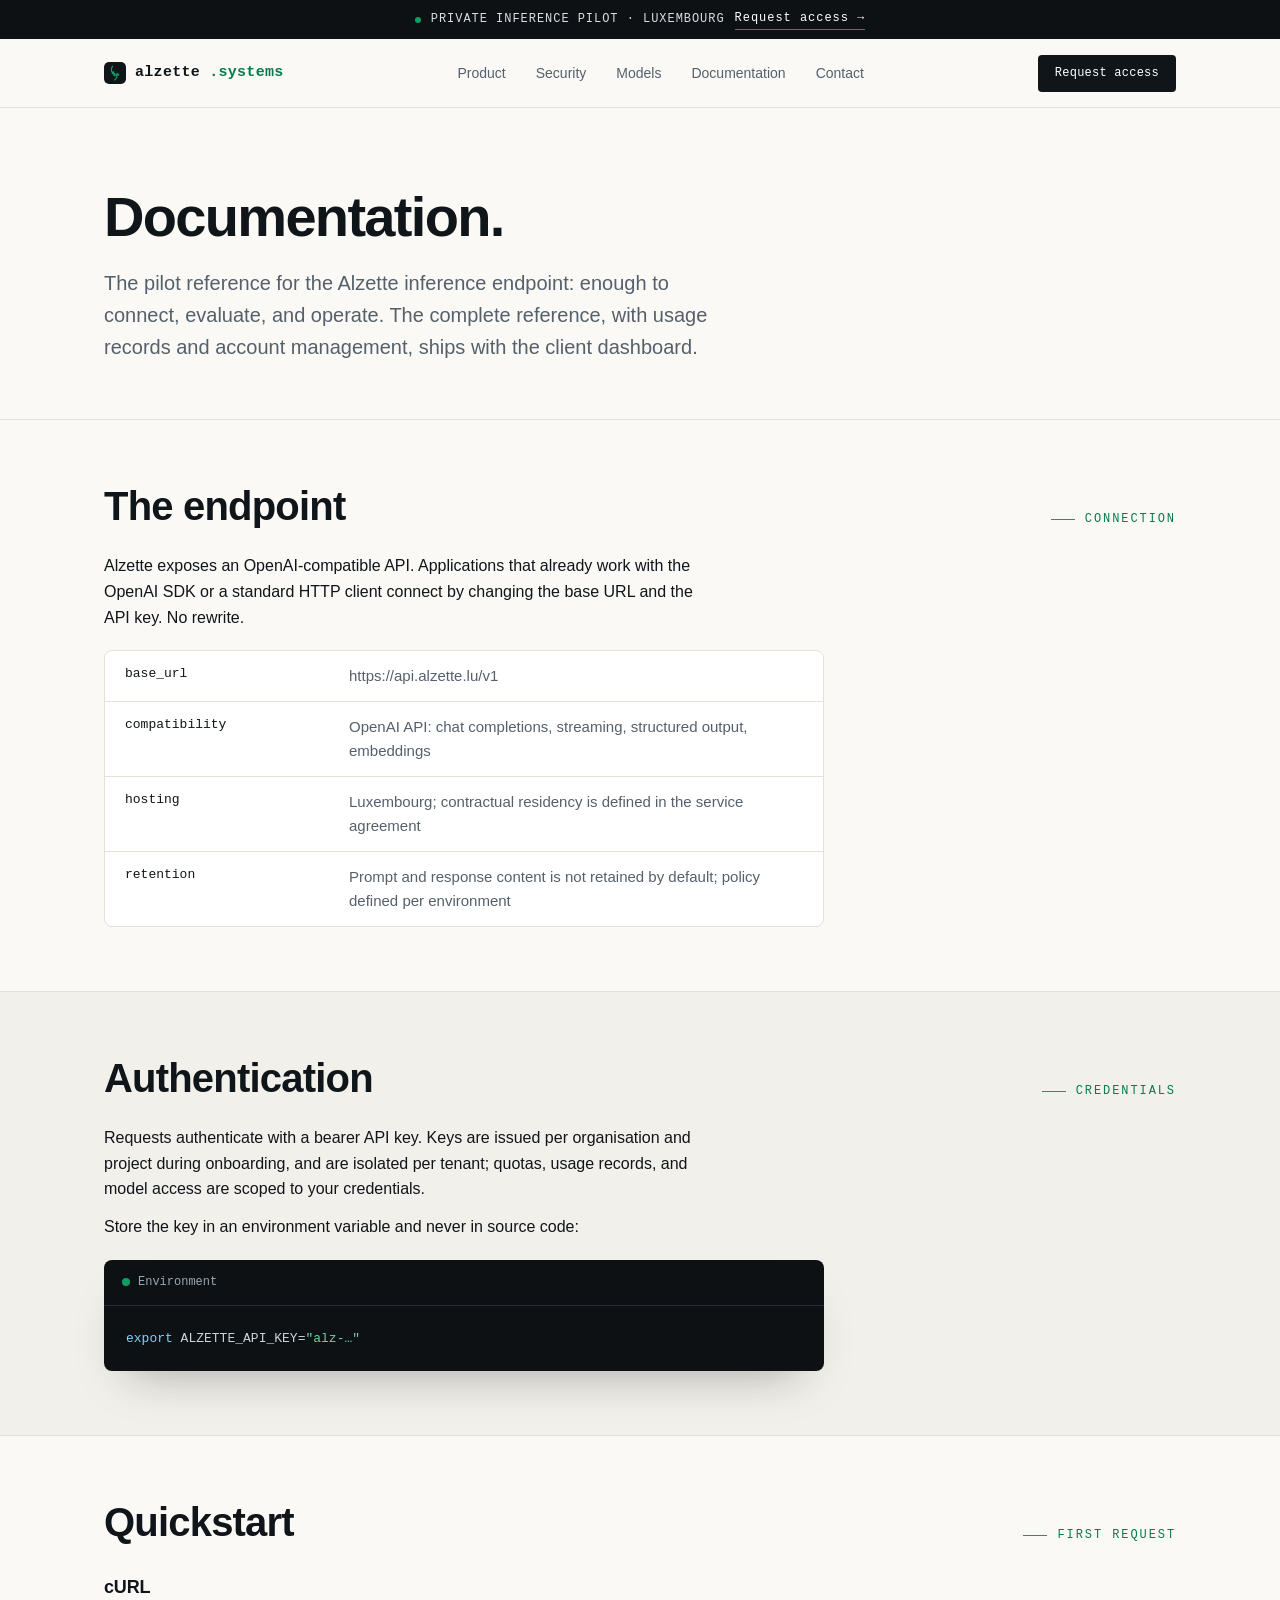
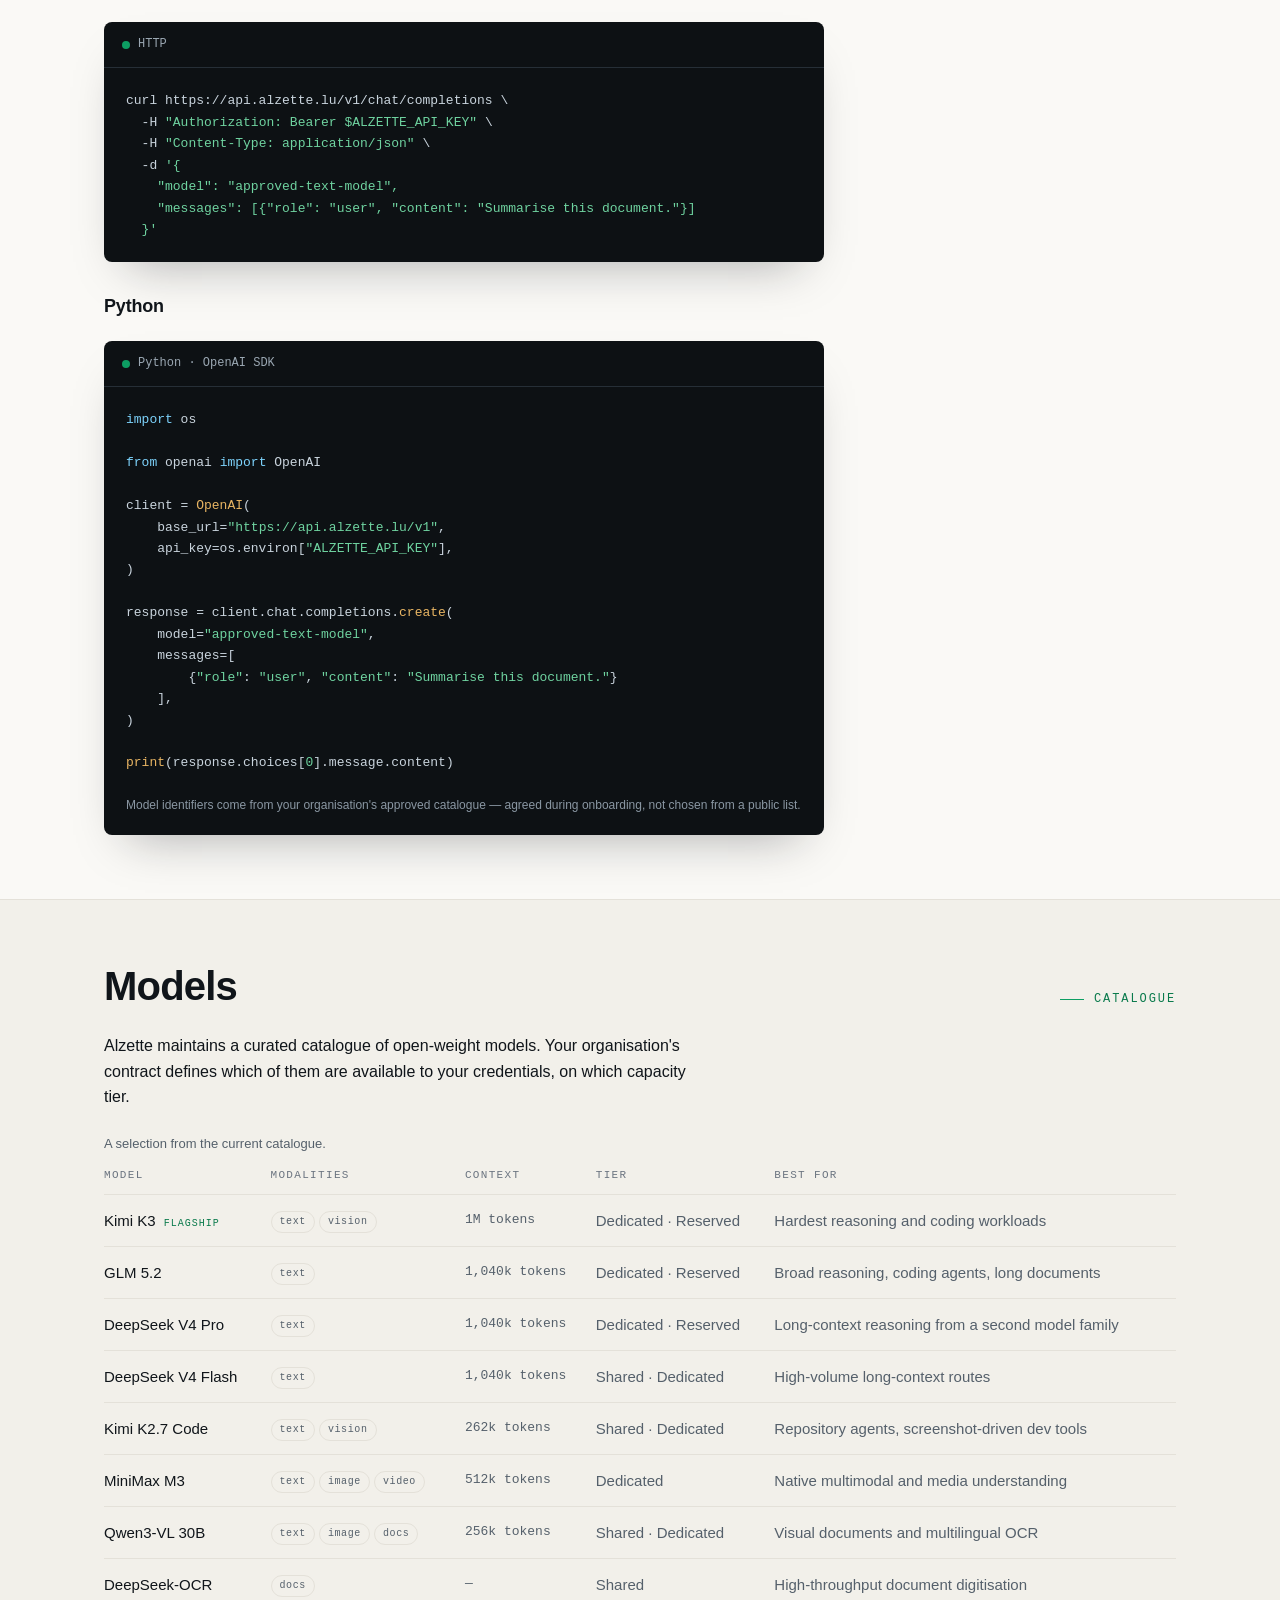
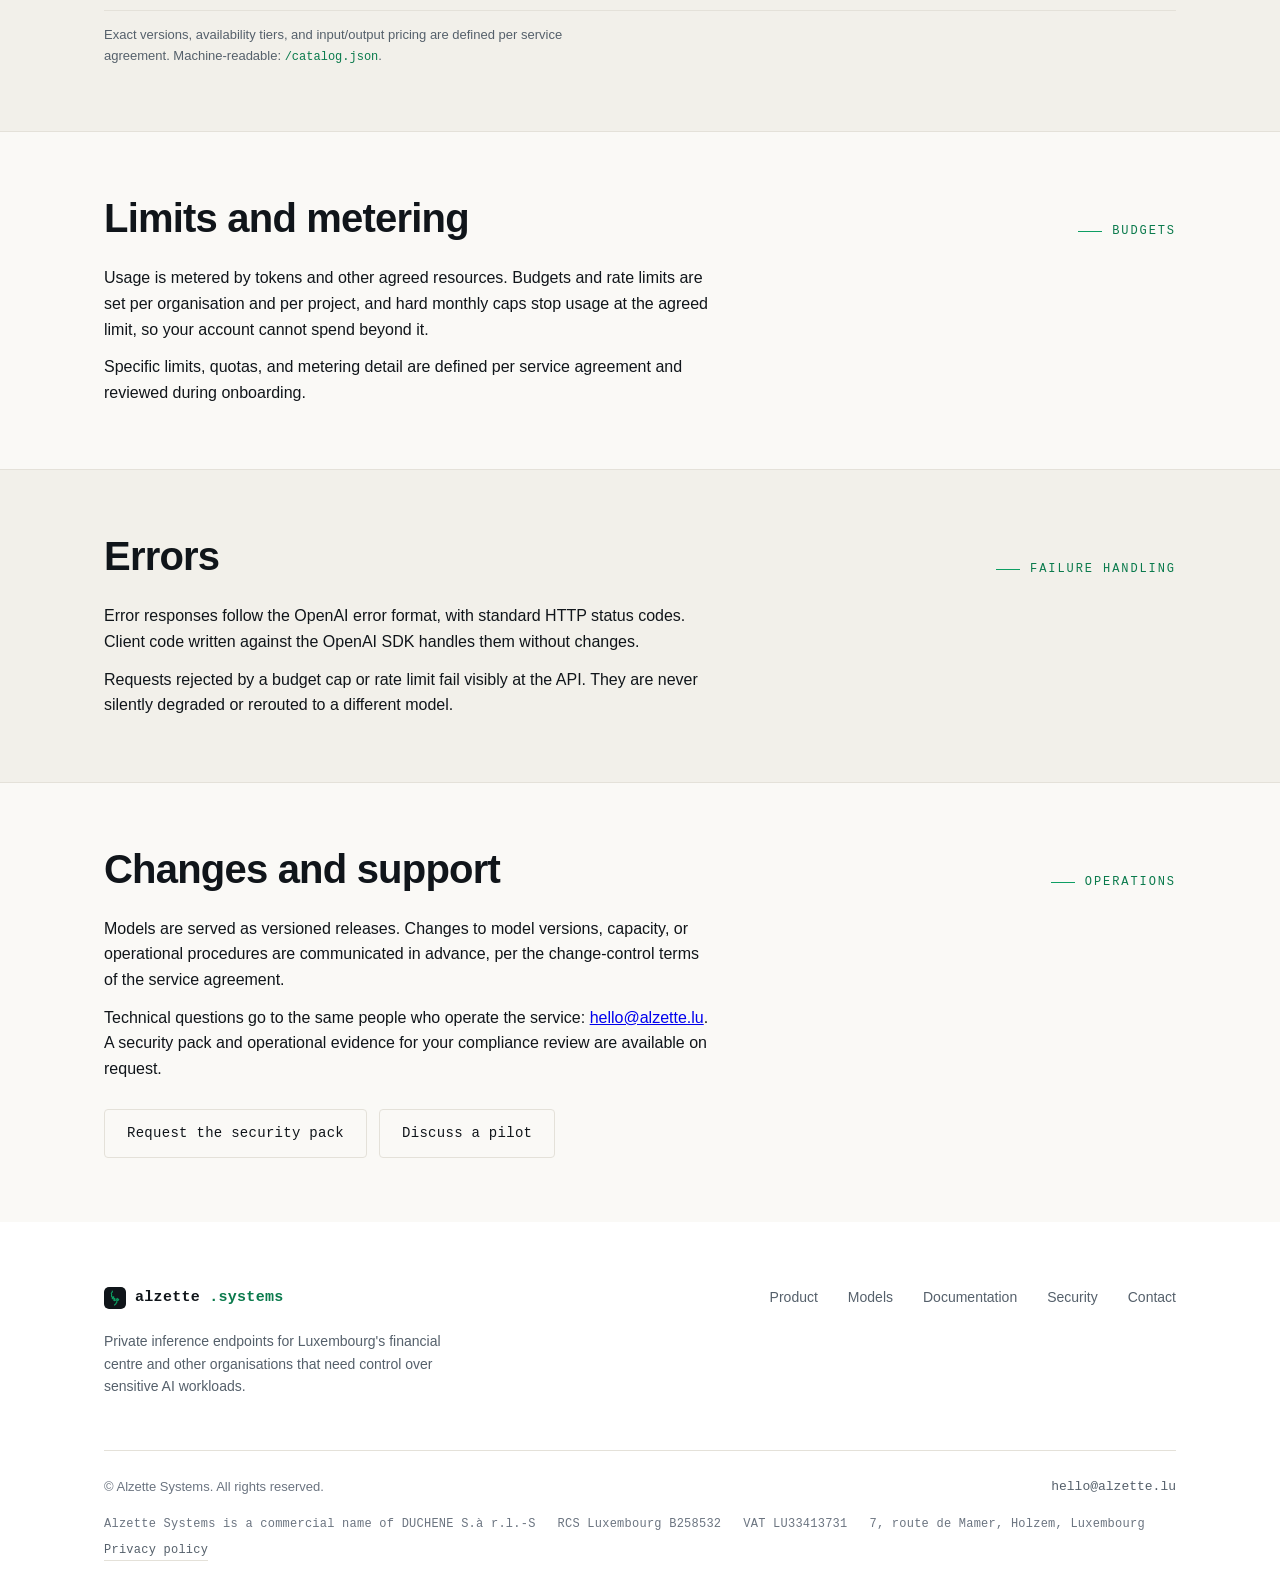
==== docs.html @ de17f2cb "Initial commit" ====
<!DOCTYPE html>
<html lang="en">
<head>
<meta charset="UTF-8">
<meta name="viewport" content="width=device-width, initial-scale=1.0">
<title>Documentation — Alzette Systems</title>
<meta name="description" content="Pilot documentation for the Alzette private inference endpoint: connection, authentication, models, limits, and support.">
<link rel="icon" href="alzette-mark.svg" type="image/svg+xml">
<link rel="stylesheet" href="site.css">
<style>
  .page-head { padding: 80px 0 56px; border-bottom: 1px solid var(--line); }
  .page-head h1 { font-size: 56px; }
  .page-head .lead { font-size: 20px; color: var(--dim); margin-top: 22px; max-width: 620px; }
  .docs section { padding: 64px 0; }
  .docs h3 { font-size: 18px; font-weight: 600; margin: 30px 0 8px; letter-spacing: -0.01em; }
  .docs h3:first-of-type { margin-top: 24px; }
  .docs p { max-width: 68ch; }
  .docs p + p { margin-top: 12px; }
  .docs .code-block { margin-top: 20px; max-width: 720px; }
  .docs .def-list { margin-top: 20px; max-width: 720px; border: 1px solid var(--line); border-radius: 8px; background: var(--surface); }
  .docs .def-row { display: grid; grid-template-columns: 200px 1fr; gap: 24px; padding: 13px 20px; border-bottom: 1px solid var(--line); font-size: 15px; }
  .docs .def-row:last-child { border-bottom: none; }
  .docs .def-row .k { font-family: var(--mono); font-size: 13px; color: var(--ink); }
  .docs .def-row .v { color: var(--dim); }
  .docs .catalogue-table { margin-top: 24px; }
  @media (max-width: 640px) {
    .page-head { padding: 52px 0 40px; }
    .page-head h1 { font-size: 36px; }
    .docs .def-row { grid-template-columns: 1fr; gap: 4px; padding: 12px 16px; }
  }
</style>
</head>
<body>

<!--
THESIS: Pilot documentation that reads like the service agreement's technical annex — every statement either teaches a connection step or points at the contract that defines it. It refuses the docs-as-marketing pattern and the fake-complete reference.
OWN-WORLD: the established Alzette system — paper ground, ink type, mono for data and code, one green accent, the river mark; the catalogue table and code block are reused verbatim from the homepage.
STORY: A developer or IT partner lands from the nav, confirms the endpoint is OpenAI-compatible, copies the quickstart, sees the approved-model pattern, and knows exactly what is defined per service agreement versus on this page.
FIRST VIEWPORT: plain page head — "Documentation." plus one lead sentence stating this is the pilot reference pending the client dashboard; no hero, no CTA cluster.
FORM: local extension inside the established world (new-work §3); no concept roll. Seed key: none.
FINISH: unreviewed and undocumented is unfinished; this build ends with the finish review, the verdict, and DESIGN.md.
-->

<svg width="0" height="0" style="position:absolute" aria-hidden="true">
  <symbol id="alzette-river" viewBox="0 0 512 512">
    <rect width="512" height="512" rx="92" fill="#10151a"/>
    <path d="M244.81 420.00 L249.59 411.56 L278.39 390.86 L284.46 372.18 L301.24 354.30 L297.20 335.01 L302.58 320.99 L311.87 311.42 L335.45 305.61 L341.20 290.80 L334.69 283.77 L329.23 285.62 L320.62 281.60 L304.98 266.86 L292.02 296.88 L238.90 317.42 L227.04 306.19 L226.66 300.42 L253.94 274.71 L253.32 267.60 L242.72 267.58 L223.13 258.48 L206.59 272.67 L200.32 272.56 L194.27 267.54 L190.89 258.09 L193.49 251.05 L219.73 244.45 L228.08 232.69 L220.24 227.30 L192.56 236.22 L178.03 222.10 L173.80 201.73 L179.22 175.57 L172.13 159.55 L170.80 144.91 L192.23 119.83 L196.27 107.38 L191.15 92.00" fill="none" stroke="#0d9e63" stroke-width="26" stroke-linecap="round" stroke-linejoin="round"/>
  </symbol>
</svg>

<div class="announce">
  <div class="container">
    <span class="dot"></span>
    <span>PRIVATE INFERENCE PILOT · LUXEMBOURG</span>
    <a href="index.html#contact">Request access →</a>
  </div>
</div>

<header>
  <div class="container header-inner">
    <a class="logo" href="index.html"><svg class="logo-mark" aria-hidden="true"><use href="#alzette-river"/></svg>alzette<span>.systems</span></a>
    <nav class="main-nav">
      <a href="index.html#product">Product</a>
      <a href="index.html#security">Security</a>
      <a href="index.html#models">Models</a>
      <a href="docs.html" aria-current="page">Documentation</a>
      <a href="index.html#contact">Contact</a>
    </nav>
    <div>
      <a href="index.html#contact" class="btn btn-primary btn-small">Request access</a>
    </div>
  </div>
</header>

<main class="docs">
<div class="page-head">
  <div class="container">
    <h1>Documentation.</h1>
    <p class="lead">The pilot reference for the Alzette inference endpoint: enough to connect, evaluate, and operate. The complete reference, with usage records and account management, ships with the client dashboard.</p>
  </div>
</div>

<!-- The endpoint -->
<section>
  <div class="container">
    <div class="section-head">
      <h2>The endpoint</h2>
      <div class="eyebrow">Connection</div>
    </div>
    <p>Alzette exposes an OpenAI-compatible API. Applications that already work with the OpenAI SDK or a standard HTTP client connect by changing the base URL and the API key. No rewrite.</p>
    <div class="def-list">
      <div class="def-row"><span class="k">base_url</span><span class="v">https://api.alzette.lu/v1</span></div>
      <div class="def-row"><span class="k">compatibility</span><span class="v">OpenAI API: chat completions, streaming, structured output, embeddings</span></div>
      <div class="def-row"><span class="k">hosting</span><span class="v">Luxembourg; contractual residency is defined in the service agreement</span></div>
      <div class="def-row"><span class="k">retention</span><span class="v">Prompt and response content is not retained by default; policy defined per environment</span></div>
    </div>
  </div>
</section>

<!-- Authentication -->
<section class="alt">
  <div class="container">
    <div class="section-head">
      <h2>Authentication</h2>
      <div class="eyebrow">Credentials</div>
    </div>
    <p>Requests authenticate with a bearer API key. Keys are issued per organisation and project during onboarding, and are isolated per tenant; quotas, usage records, and model access are scoped to your credentials.</p>
    <p>Store the key in an environment variable and never in source code:</p>
    <div class="code-block">
      <div class="code-label">Environment</div>
      <pre><code><span class="tok-kw">export</span> ALZETTE_API_KEY=<span class="tok-str">"alz-…"</span></code></pre>
    </div>
  </div>
</section>

<!-- Quickstart -->
<section>
  <div class="container">
    <div class="section-head">
      <h2>Quickstart</h2>
      <div class="eyebrow">First request</div>
    </div>
    <h3>cURL</h3>
    <div class="code-block">
      <div class="code-label">HTTP</div>
      <pre><code>curl https://api.alzette.lu/v1/chat/completions \
  -H <span class="tok-str">"Authorization: Bearer $ALZETTE_API_KEY"</span> \
  -H <span class="tok-str">"Content-Type: application/json"</span> \
  -d <span class="tok-str">'{
    "model": "approved-text-model",
    "messages": [{"role": "user", "content": "Summarise this document."}]
  }'</span></code></pre>
    </div>
    <h3>Python</h3>
    <div class="code-block">
      <div class="code-label">Python · OpenAI SDK</div>
      <pre><code><span class="tok-kw">import</span> os

<span class="tok-kw">from</span> openai <span class="tok-kw">import</span> OpenAI

client = <span class="tok-fn">OpenAI</span>(
    base_url=<span class="tok-str">"https://api.alzette.lu/v1"</span>,
    api_key=os.environ[<span class="tok-str">"ALZETTE_API_KEY"</span>],
)

response = client.chat.completions.<span class="tok-fn">create</span>(
    model=<span class="tok-str">"approved-text-model"</span>,
    messages=[
        {<span class="tok-str">"role"</span>: <span class="tok-str">"user"</span>, <span class="tok-str">"content"</span>: <span class="tok-str">"Summarise this document."</span>}
    ],
)

<span class="tok-fn">print</span>(response.choices[<span class="tok-str">0</span>].message.content)</code></pre>
      <div class="code-caption">Model identifiers come from your organisation's approved catalogue — agreed during onboarding, not chosen from a public list.</div>
    </div>
  </div>
</section>

<!-- Models -->
<section class="alt" id="models">
  <div class="container">
    <div class="section-head">
      <h2>Models</h2>
      <div class="eyebrow">Catalogue</div>
    </div>
    <p>Alzette maintains a curated catalogue of open-weight models. Your organisation's contract defines which of them are available to your credentials, on which capacity tier.</p>
    <table class="catalogue-table">
      <caption>A selection from the current catalogue.</caption>
      <thead>
        <tr><th>Model</th><th>Modalities</th><th>Context</th><th class="tier-col">Tier</th><th class="best-col">Best for</th></tr>
      </thead>
      <tbody>
        <tr>
          <td>Kimi K3<span class="flagship-tag">Flagship</span></td>
          <td class="mod-tags"><span class="mod-tag">text</span><span class="mod-tag">vision</span></td>
          <td>1M tokens</td>
          <td class="tier-col">Dedicated · Reserved</td>
          <td class="best-col">Hardest reasoning and coding workloads</td>
        </tr>
        <tr>
          <td>GLM 5.2</td>
          <td class="mod-tags"><span class="mod-tag">text</span></td>
          <td>1,040k tokens</td>
          <td class="tier-col">Dedicated · Reserved</td>
          <td class="best-col">Broad reasoning, coding agents, long documents</td>
        </tr>
        <tr>
          <td>DeepSeek V4 Pro</td>
          <td class="mod-tags"><span class="mod-tag">text</span></td>
          <td>1,040k tokens</td>
          <td class="tier-col">Dedicated · Reserved</td>
          <td class="best-col">Long-context reasoning from a second model family</td>
        </tr>
        <tr>
          <td>DeepSeek V4 Flash</td>
          <td class="mod-tags"><span class="mod-tag">text</span></td>
          <td>1,040k tokens</td>
          <td class="tier-col">Shared · Dedicated</td>
          <td class="best-col">High-volume long-context routes</td>
        </tr>
        <tr>
          <td>Kimi K2.7 Code</td>
          <td class="mod-tags"><span class="mod-tag">text</span><span class="mod-tag">vision</span></td>
          <td>262k tokens</td>
          <td class="tier-col">Shared · Dedicated</td>
          <td class="best-col">Repository agents, screenshot-driven dev tools</td>
        </tr>
        <tr>
          <td>MiniMax M3</td>
          <td class="mod-tags"><span class="mod-tag">text</span><span class="mod-tag">image</span><span class="mod-tag">video</span></td>
          <td>512k tokens</td>
          <td class="tier-col">Dedicated</td>
          <td class="best-col">Native multimodal and media understanding</td>
        </tr>
        <tr>
          <td>Qwen3-VL 30B</td>
          <td class="mod-tags"><span class="mod-tag">text</span><span class="mod-tag">image</span><span class="mod-tag">docs</span></td>
          <td>256k tokens</td>
          <td class="tier-col">Shared · Dedicated</td>
          <td class="best-col">Visual documents and multilingual OCR</td>
        </tr>
        <tr>
          <td>DeepSeek-OCR</td>
          <td class="mod-tags"><span class="mod-tag">docs</span></td>
          <td>—</td>
          <td class="tier-col">Shared</td>
          <td class="best-col">High-throughput document digitisation</td>
        </tr>
      </tbody>
    </table>
    <p class="catalogue-note">Exact versions, availability tiers, and input/output pricing are defined per service agreement. Machine-readable: <code>/catalog.json</code>.</p>
  </div>
</section>

<!-- Limits and metering -->
<section>
  <div class="container">
    <div class="section-head">
      <h2>Limits and metering</h2>
      <div class="eyebrow">Budgets</div>
    </div>
    <p>Usage is metered by tokens and other agreed resources. Budgets and rate limits are set per organisation and per project, and hard monthly caps stop usage at the agreed limit, so your account cannot spend beyond it.</p>
    <p>Specific limits, quotas, and metering detail are defined per service agreement and reviewed during onboarding.</p>
  </div>
</section>

<!-- Errors -->
<section class="alt">
  <div class="container">
    <div class="section-head">
      <h2>Errors</h2>
      <div class="eyebrow">Failure handling</div>
    </div>
    <p>Error responses follow the OpenAI error format, with standard HTTP status codes. Client code written against the OpenAI SDK handles them without changes.</p>
    <p>Requests rejected by a budget cap or rate limit fail visibly at the API. They are never silently degraded or rerouted to a different model.</p>
  </div>
</section>

<!-- Changes and support -->
<section>
  <div class="container">
    <div class="section-head">
      <h2>Changes and support</h2>
      <div class="eyebrow">Operations</div>
    </div>
    <p>Models are served as versioned releases. Changes to model versions, capacity, or operational procedures are communicated in advance, per the change-control terms of the service agreement.</p>
    <p>Technical questions go to the same people who operate the service: <a href="mailto:hello@alzette.lu">hello@alzette.lu</a>. A security pack and operational evidence for your compliance review are available on request.</p>
    <div class="hero-actions" style="margin-top: 28px; margin-bottom: 0;">
      <a href="mailto:hello@alzette.lu?subject=Security%20pack" class="btn btn-secondary">Request the security pack</a>
      <a href="index.html#contact" class="btn btn-secondary">Discuss a pilot</a>
    </div>
  </div>
</section>
</main>

<footer>
  <div class="container">
    <div class="footer-grid">
      <div>
        <a class="logo" href="index.html"><svg class="logo-mark" aria-hidden="true"><use href="#alzette-river"/></svg>alzette<span>.systems</span></a>
        <p class="footer-statement">Private inference endpoints for Luxembourg's financial centre and other organisations that need control over sensitive AI workloads.</p>
      </div>
      <nav class="footer-nav">
        <a href="index.html#product">Product</a>
        <a href="index.html#models">Models</a>
        <a href="docs.html" aria-current="page">Documentation</a>
        <a href="index.html#security">Security</a>
        <a href="index.html#contact">Contact</a>
      </nav>
    </div>
    <div class="footer-bottom">
      <span>© Alzette Systems. All rights reserved.</span>
      <a href="mailto:hello@alzette.lu">hello@alzette.lu</a>
    </div>
    <div class="footer-legal">
      <span>Alzette Systems is a commercial name of DUCHENE S.à r.l.-S</span>
      <span>RCS Luxembourg B258532</span>
      <span>VAT LU33413731</span>
      <span>7, route de Mamer, Holzem, Luxembourg</span>
      <a href="[TODO: privacy policy URL]">Privacy policy</a>
    </div>
  </div>
</footer>

</body>
</html>
---- site.css ----
:root {
    --bg: #faf9f6;
    --bg-alt: #f2f0ea;
    --surface: #ffffff;
    --ink: #10151a;
    --dim: #55606b;
    --faint: #6b7480;
    --line: #e4e1d9;
    --accent: #0d9e63;
    --accent-ink: #0a7a4c;
    --dark: #0d1114;
    --dark-raised: #141a1f;
    --dark-line: #262f37;
    --dark-dim: #9aa7b2;
    --dark-faint: #8a97a3;
    --mono: "SF Mono", ui-monospace, "JetBrains Mono", Menlo, Consolas, monospace;
    --sans: -apple-system, BlinkMacSystemFont, "Inter", "Segoe UI", Roboto, Helvetica, Arial, sans-serif;
  }
  * { margin: 0; padding: 0; box-sizing: border-box; }
  html { scroll-behavior: smooth; }
  @media (prefers-reduced-motion: reduce) {
    html { scroll-behavior: auto; }
  }
  a:focus-visible, .btn:focus-visible {
    outline: 2px solid var(--accent); outline-offset: 2px; border-radius: 2px;
  }
  body {
    background: var(--bg);
    color: var(--ink);
    font-family: var(--sans);
    font-size: 16px;
    line-height: 1.6;
    -webkit-font-smoothing: antialiased;
  }
  .container { max-width: 1120px; margin: 0 auto; padding: 0 24px; }

  /* Announcement bar */
  .announce {
    background: var(--dark); color: #d7dee4;
    font-family: var(--mono); font-size: 12px; letter-spacing: 0.08em;
    padding: 9px 0;
  }
  .announce .container { display: flex; justify-content: center; gap: 4px 10px; align-items: center; flex-wrap: wrap; }
  .announce .dot { width: 6px; height: 6px; border-radius: 50%; background: var(--accent); flex-shrink: 0; }
  .announce span:not(.dot) { white-space: nowrap; }
  .announce a { color: #fff; text-decoration: none; border-bottom: 1px solid var(--accent); padding-bottom: 1px; white-space: nowrap; }
  .announce a:hover { color: var(--accent); }

  /* Header */
  header {
    position: sticky; top: 0; z-index: 100;
    background: rgba(250, 249, 246, 0.88);
    backdrop-filter: blur(12px);
    border-bottom: 1px solid var(--line);
  }
  .header-inner {
    display: flex; align-items: center; justify-content: space-between;
    height: 68px;
  }
  .logo {
    display: inline-flex; align-items: center; gap: 9px;
    font-family: var(--mono); font-size: 15px; font-weight: 600;
    color: var(--ink); text-decoration: none; letter-spacing: 0.02em;
  }
  .logo-mark { width: 22px; height: 22px; border-radius: 5px; flex-shrink: 0; }
  .logo span { color: var(--accent-ink); }
  nav.main-nav { display: flex; gap: 30px; }
  nav.main-nav a {
    color: var(--dim); text-decoration: none; font-size: 14px;
    transition: color 0.15s;
  }
  nav.main-nav a:hover { color: var(--ink); }

  .btn {
    display: inline-block; font-size: 14px; font-weight: 500;
    padding: 12px 22px; border-radius: 4px; text-decoration: none;
    transition: background 0.15s, border-color 0.15s, color 0.15s;
    cursor: pointer; border: 1px solid transparent;
    font-family: var(--mono); letter-spacing: 0.02em;
  }
  .btn-primary { background: var(--ink); color: #fff; }
  .btn-primary:hover { background: #2a323a; }
  .btn-secondary { border-color: var(--line); color: var(--ink); background: transparent; }
  .btn-secondary:hover { border-color: var(--ink); }
  .btn-small { padding: 8px 16px; font-size: 12px; }
  .btn-light { background: #fff; color: var(--ink); }
  .btn-light:hover { background: #e8e6e0; }
  .btn-outline-light { border-color: var(--dark-line); color: #e8edf1; background: transparent; }
  .btn-outline-light:hover { border-color: #fff; }

  /* Sections */
  section { padding: 104px 0; scroll-margin-top: 68px; }
  section + section { border-top: 1px solid var(--line); }
  section.alt { background: var(--bg-alt); }
  /* Section header: heading owns the left, the label rides its baseline — a running head, not a kicker */
  .section-head {
    display: flex; align-items: baseline; justify-content: space-between;
    gap: 14px 48px; flex-wrap: wrap; margin-bottom: 20px;
  }
  .section-head h2 { margin-bottom: 0; }
  .eyebrow {
    font-family: var(--mono); font-size: 12px; letter-spacing: 0.16em;
    color: var(--accent-ink); text-transform: uppercase;
    display: flex; align-items: center; gap: 10px;
  }
  .section-head .eyebrow { margin-left: auto; padding-bottom: 4px; }
  .eyebrow::before { content: ""; width: 24px; height: 1px; background: var(--accent); display: inline-block; }
  h1 { font-size: 76px; line-height: 1.02; font-weight: 650; letter-spacing: -0.03em; text-wrap: balance; }
  h2 { font-size: 40px; line-height: 1.12; font-weight: 620; letter-spacing: -0.02em; margin-bottom: 20px; }
  .section-lead { font-size: 19px; color: var(--dim); max-width: 620px; }
  .muted { color: var(--dim); }
  .faint { color: var(--faint); font-size: 13px; }

  /* Hero */
  .hero { padding: 96px 0 88px; }
  .hero p.lead { font-size: 20px; color: var(--dim); margin: 26px 0 36px; max-width: 560px; }
  .hero-actions { display: flex; gap: 12px; margin-bottom: 30px; flex-wrap: wrap; }
  .hero-note { font-size: 14px; color: var(--faint); max-width: 460px; }
  .hero-facts {
    display: flex; flex-wrap: wrap; align-items: center; gap: 6px 0;
    font-family: var(--mono); font-size: 12px; letter-spacing: 0.08em;
    color: var(--faint); text-transform: uppercase;
  }
  .hero-facts::before { content: ""; display: inline-block; width: 8px; height: 8px; border-radius: 50%; background: var(--accent); margin-right: 12px; }
  .hero-facts span { white-space: nowrap; }
  .hero-facts span:not(:last-child)::after { content: "·"; margin: 0 7px; color: var(--accent); }
  .hosting-line {
    margin-top: 26px; padding: 14px 18px; max-width: 460px;
    background: var(--surface); border: 1px solid var(--line);
    border-left: 3px solid var(--accent); border-radius: 0 6px 6px 0;
    font-size: 13px; color: var(--dim);
  }
  .hosting-line strong { color: var(--ink); font-weight: 600; }

  .hero-resp { margin-top: 72px; }

  /* Specialization / hosting panels */
  .spec-panel {
    margin: 36px 0; padding: 28px 32px; max-width: 760px;
    background: var(--surface); border: 1px solid var(--line); border-radius: 8px;
  }
  .spec-panel .card-eyebrow {
    font-family: var(--mono); font-size: 11px; letter-spacing: 0.14em;
    color: var(--accent-ink); text-transform: uppercase; margin-bottom: 12px;
  }
  .spec-panel h3 { font-size: 18px; font-weight: 600; margin-bottom: 8px; letter-spacing: -0.01em; }
  .spec-panel p { font-size: 15px; color: var(--dim); max-width: 62ch; }

  /* Responsibility panel */
  .resp-panel {
    background: var(--surface); border: 1px solid var(--line);
    border-radius: 8px; padding: 32px 30px 22px;
    display: grid; grid-template-columns: 1fr 1fr; gap: 36px;
  }
  .resp-head {
    font-family: var(--mono); font-size: 11px; letter-spacing: 0.14em;
    text-transform: uppercase; padding-bottom: 14px; margin-bottom: 6px;
    min-height: 44px; display: flex; align-items: flex-end;
  }
  .resp-head:nth-child(1) { color: var(--ink); border-bottom: 2px solid var(--ink); }
  .resp-head:nth-child(2) { color: var(--accent-ink); border-bottom: 2px solid var(--accent); }
  .resp-row {
    font-size: 15px; color: var(--dim); padding: 11px 0;
    border-bottom: 1px solid var(--line);
  }
  .resp-caption {
    grid-column: 1 / -1; margin-top: 6px; padding-top: 18px;
    border-top: 1px solid var(--line);
    font-family: var(--mono); font-size: 11px; letter-spacing: 0.12em;
    color: var(--faint); text-align: center;
  }
  @media (max-width: 640px) {
    .resp-panel { gap: 24px; padding: 24px 20px 18px; }
    .resp-row { font-size: 13px; }
  }

  /* Endpoint diagram */
  .diagram {
    background: var(--surface);
    border: 1px solid var(--line);
    border-radius: 8px;
    padding: 28px 20px 20px;
  }
  .diagram svg { display: block; width: 100%; height: auto; }
  .diagram-caption {
    margin-top: 14px; padding-top: 14px; border-top: 1px solid var(--line);
    font-size: 12px; color: var(--faint); font-family: var(--mono); letter-spacing: 0.04em;
    text-align: center;
  }

  /* Stack strip */
  .stack-strip {
    border-top: 1px solid var(--line); border-bottom: 1px solid var(--line);
    padding: 26px 0; background: var(--surface);
  }
  .stack-strip .container {
    display: flex; align-items: center; justify-content: space-between;
    gap: 20px 40px; flex-wrap: wrap;
  }
  .stack-label {
    font-family: var(--mono); font-size: 11px; letter-spacing: 0.16em;
    color: var(--faint); text-transform: uppercase; white-space: nowrap;
  }
  .stack-items { display: flex; gap: 34px; flex-wrap: wrap; }
  .stack-items span {
    font-family: var(--mono); font-size: 14px; color: var(--dim); white-space: nowrap;
  }

  /* Cards */
  .card-grid { display: grid; grid-template-columns: repeat(2, 1fr); gap: 1px; margin-top: 52px; background: var(--line); border: 1px solid var(--line); }
  .card-grid.cols-3 { grid-template-columns: repeat(3, 1fr); }
  .card {
    background: var(--surface); padding: 34px;
    display: flex; flex-direction: column;
  }
  .card h3 { font-size: 18px; font-weight: 600; margin-bottom: 10px; letter-spacing: -0.01em; }
  .card p { font-size: 15px; color: var(--dim); }
  .card ul { list-style: none; margin: 16px 0 24px; }
  .card ul li {
    font-size: 14px; color: var(--dim); padding: 6px 0 6px 22px; position: relative;
  }
  .card ul li::before { content: "—"; position: absolute; left: 0; color: var(--accent); }
  .card .btn { margin-top: auto; align-self: flex-start; }
  .card .card-eyebrow {
    font-family: var(--mono); font-size: 11px; letter-spacing: 0.14em;
    color: var(--accent-ink); text-transform: uppercase; margin-bottom: 14px;
  }

  /* Problem section */
  .problem-list { margin: 30px 0; max-width: 680px; }
  .problem-list li {
    list-style: none; padding: 16px 0 16px 32px; position: relative;
    color: var(--dim); border-bottom: 1px solid var(--line);
  }
  .problem-list li::before {
    content: "✕"; position: absolute; left: 2px; color: var(--dim); font-size: 13px; top: 19px;
  }
  .closing-line {
    margin-top: 40px; padding: 28px 32px; max-width: 680px;
    border-left: 3px solid var(--accent); background: var(--surface);
    border: 1px solid var(--line); border-left: 3px solid var(--accent);
    color: var(--ink); font-size: 17px;
  }

  /* Code section */
  .code-grid { display: grid; grid-template-columns: 1fr 1.15fr; gap: 64px; align-items: center; }
  .code-block {
    background: var(--dark);
    border-radius: 8px;
    overflow: hidden;
    font-family: var(--mono);
    font-size: 13px;
    box-shadow: 0 24px 48px -24px rgba(16, 21, 26, 0.35);
  }
  .code-label {
    padding: 13px 18px; border-bottom: 1px solid var(--dark-line);
    color: var(--dark-dim); font-size: 12px;
    display: flex; align-items: center; gap: 8px;
  }
  .code-label::before {
    content: ""; width: 8px; height: 8px; border-radius: 50%;
    background: var(--accent); display: inline-block;
  }
  .code-block pre { padding: 22px; overflow-x: auto; line-height: 1.65; color: #c9d4dd; }
  .code-caption { padding: 0 22px 20px; font-size: 12px; color: var(--dark-faint); font-family: var(--sans); }
  .tok-kw { color: #7dd3fc; }
  .tok-str { color: #6fd3a0; }
  .tok-fn { color: #e8b563; }

  /* Dark sections */
  section.dark {
    background: var(--dark); color: #e8edf1;
    border-top: 1px solid var(--dark);
  }
  section.dark .eyebrow { color: var(--accent); }
  section.dark .section-lead { color: var(--dark-dim); }
  section.dark .card-grid { background: var(--dark-line); border-color: var(--dark-line); }
  section.dark .card { background: var(--dark-raised); }
  section.dark .card h3 { color: #e8edf1; }
  section.dark .card p, section.dark .card ul li { color: var(--dark-dim); }
  section.dark .card .card-eyebrow { color: var(--accent); }
  section.dark .faint { color: var(--dark-faint); }
  section.dark + section { border-top: 1px solid var(--dark-line); }

  /* Control list */
  .control-list { columns: 2; column-gap: 56px; margin: 44px 0 36px; max-width: 860px; }
  .control-list li {
    list-style: none; break-inside: avoid; padding: 13px 0 13px 30px;
    position: relative; color: var(--dark-dim); font-size: 15px;
    border-bottom: 1px solid var(--dark-line);
  }
  .control-list li::before {
    content: "✓"; position: absolute; left: 2px; color: var(--accent); font-size: 13px; top: 15px;
  }

  /* Capacity */
  .card.featured { background: var(--ink); color: #e8edf1; }
  .card.featured h3 { color: #fff; }
  .card.featured p, .card.featured ul li { color: #b7c1ca; }
  .card.featured ul li::before { color: var(--accent); }
  .card.featured .card-eyebrow { color: var(--accent); }
  .card.featured .btn { border-color: #fff; color: #fff; }
  .card.featured .btn:hover { background: #fff; color: var(--ink); }

  /* Model catalogue fields */
  .field-tags { display: flex; flex-wrap: wrap; gap: 10px; margin: 34px 0; max-width: 760px; }
  .field-tag {
    font-family: var(--mono); font-size: 12px; padding: 8px 16px;
    border: 1px solid var(--line); border-radius: 999px; color: var(--dim);
    background: var(--surface);
  }

  /* Model catalogue table */
  .catalogue-table {
    width: 100%; margin: 34px 0 6px;
    border-collapse: collapse; font-size: 15px;
  }
  .catalogue-table caption {
    text-align: left; font-size: 13px; color: var(--dim); margin-bottom: 12px;
  }
  .catalogue-table th {
    font-family: var(--mono); font-size: 11px; font-weight: 500;
    letter-spacing: 0.12em; text-transform: uppercase; color: var(--faint);
    text-align: left; padding: 0 16px 10px 0; border-bottom: 1px solid var(--line);
  }
  .catalogue-table td {
    padding: 12px 16px 12px 0; border-bottom: 1px solid var(--line); color: var(--dim);
  }
  .catalogue-table td:first-child { color: var(--ink); font-weight: 500; white-space: nowrap; }
  .catalogue-table td:nth-child(3) { font-family: var(--mono); font-size: 13px; white-space: nowrap; }
  .catalogue-table .mod-tags { white-space: nowrap; }
  .mod-tag {
    display: inline-block; font-family: var(--mono); font-size: 10px;
    letter-spacing: 0.06em; border: 1px solid var(--line); border-radius: 999px;
    padding: 2px 8px; color: var(--dim); margin: 1px 4px 1px 0; white-space: nowrap;
  }
  .flagship-tag {
    font-family: var(--mono); font-size: 10px; letter-spacing: 0.1em;
    color: var(--accent-ink); text-transform: uppercase; margin-left: 8px;
    white-space: nowrap;
  }
  .catalogue-note { font-size: 13px; color: var(--dim); margin-top: 14px; max-width: 62ch; }
  .catalogue-note code { font-family: var(--mono); font-size: 12px; color: var(--accent-ink); }
  @media (max-width: 800px) {
    .catalogue-table .best-col { display: none; }
  }
  @media (max-width: 640px) {
    .catalogue-table { font-size: 12px; }
    .catalogue-table td, .catalogue-table th { padding-right: 10px; }
    .catalogue-table td:nth-child(3) { font-size: 11px; }
    .catalogue-table .tier-col { display: none; }
    .catalogue-table .mod-tags { white-space: normal; }
    .mod-tag { font-size: 9px; padding: 2px 6px; margin-right: 2px; }
    .flagship-tag { font-size: 9px; margin-left: 6px; }
  }

  /* Final CTA river motif */
  .final-cta { position: relative; overflow: hidden; }
  .final-cta .container { position: relative; z-index: 1; }
  .cta-mark {
    position: absolute; right: -130px; top: 50%; transform: translateY(-50%);
    width: 540px; height: 540px; opacity: 0.16; pointer-events: none;
  }

  /* Onboarding steps */
  .steps { display: grid; grid-template-columns: repeat(4, 1fr); gap: 32px; margin-top: 56px; }
  .step { padding-top: 26px; border-top: 1px solid var(--ink); position: relative; }
  .step::before {
    content: attr(data-step); position: absolute; top: -13px; left: 0;
    background: var(--bg); padding-right: 12px;
    font-family: var(--mono); font-size: 13px; color: var(--accent-ink);
  }
  .step h3 { font-size: 17px; font-weight: 600; margin: 8px 0 10px; letter-spacing: -0.01em; }
  .step p { font-size: 14px; color: var(--dim); }

  /* Security links */
  .security-grid { display: grid; grid-template-columns: repeat(2, 1fr); gap: 0 56px; margin: 44px 0 36px; max-width: 860px; }
  .security-grid a {
    display: flex; justify-content: space-between; align-items: center;
    padding: 16px 0; border-bottom: 1px solid var(--line);
    color: var(--dim); text-decoration: none; font-size: 15px;
    transition: color 0.15s;
  }
  .security-grid a:hover { color: var(--ink); }
  .security-grid a span { color: var(--faint); font-family: var(--mono); font-size: 13px; }
  .disclaimer { margin-top: 30px; font-size: 13px; color: var(--dim); max-width: 62ch; }

  /* Final CTA */
  .final-cta { text-align: center; padding: 128px 0; }
  .final-cta h2 { font-size: 48px; margin-bottom: 22px; color: #fff; }
  .final-cta .section-lead { margin: 0 auto 40px; }
  .final-cta .hero-actions { justify-content: center; }
  .contact-line { margin: 52px auto 0; max-width: 58ch; font-family: var(--mono); font-size: 13px; color: var(--dark-faint); }

  /* Request form */
  .request-form { max-width: 560px; margin: 0 auto; text-align: left; }
  .request-form label {
    display: block; font-family: var(--mono); font-size: 12px;
    letter-spacing: 0.08em; text-transform: uppercase;
    color: var(--dark-dim); margin: 20px 0 8px;
  }
  .request-form input, .request-form textarea {
    width: 100%; background: var(--dark-raised);
    border: 1px solid var(--dark-line); border-radius: 4px;
    padding: 12px 14px; color: #e8edf1;
    font-family: var(--sans); font-size: 16px; line-height: 1.5;
  }
  .request-form input:focus-visible, .request-form textarea:focus-visible {
    outline: 2px solid var(--accent); outline-offset: 1px; border-color: var(--accent);
  }
  .request-form textarea { resize: vertical; min-height: 96px; }
  .request-form ::placeholder { color: var(--dark-faint); }
  .form-actions { margin-top: 28px; display: flex; gap: 12px; flex-wrap: wrap; }
  .form-note { font-size: 13px; color: var(--dark-faint); margin-top: 18px; max-width: 60ch; }
  .form-note a { color: var(--dark-dim); text-decoration: none; border-bottom: 1px solid var(--dark-line); }
  .form-note a:hover { color: #fff; border-color: var(--accent); }
  .copy-btn {
    background: none; border: 1px solid var(--dark-line); border-radius: 4px;
    color: var(--dark-dim); font-family: var(--mono); font-size: 11px;
    letter-spacing: 0.06em; padding: 3px 9px; margin-left: 6px; cursor: pointer;
    transition: border-color 0.15s, color 0.15s; vertical-align: 1px;
  }
  .copy-btn:hover { border-color: #fff; color: #fff; }
  .copy-btn:focus-visible { outline: 2px solid var(--accent); outline-offset: 2px; }

  /* Footer */
  footer { padding: 64px 0 44px; background: var(--surface); }
  .footer-grid { display: flex; justify-content: space-between; gap: 48px; flex-wrap: wrap; }
  .footer-statement { max-width: 340px; font-size: 14px; color: var(--dim); margin-top: 14px; }
  .footer-nav { display: flex; flex-wrap: wrap; gap: 12px 30px; max-width: 480px; align-content: flex-start; }
  .footer-nav a { color: var(--dim); text-decoration: none; font-size: 14px; }
  .footer-nav a:hover { color: var(--ink); }
  .footer-bottom {
    margin-top: 52px; padding-top: 26px; border-top: 1px solid var(--line);
    display: flex; justify-content: space-between; flex-wrap: wrap; gap: 12px;
    font-size: 13px; color: var(--faint);
  }
  .footer-bottom a { color: var(--dim); text-decoration: none; font-family: var(--mono); }
  .footer-legal {
    margin-top: 18px; display: flex; flex-wrap: wrap; gap: 6px 22px;
    font-family: var(--mono); font-size: 12px; color: var(--faint); letter-spacing: 0.02em;
  }
  .footer-legal a { color: var(--dim); text-decoration: none; border-bottom: 1px solid var(--line); }
  .footer-legal a:hover { color: var(--ink); border-color: var(--ink); }

  @media (max-width: 900px) {
    h1 { font-size: 40px; }
    h2 { font-size: 30px; }
    .final-cta h2 { font-size: 34px; }
    .code-grid { grid-template-columns: 1fr; gap: 44px; }
    .card-grid, .card-grid.cols-3 { grid-template-columns: 1fr; }
    .steps { grid-template-columns: repeat(2, 1fr); }
    .control-list { columns: 1; }
    .security-grid { grid-template-columns: 1fr; }
    .header-inner { height: auto; flex-wrap: wrap; padding: 14px 24px; row-gap: 12px; }
    nav.main-nav { order: 3; width: 100%; gap: 22px; padding-bottom: 2px; white-space: nowrap; }
    nav.main-nav a[href="#contact"] { display: none; }
    .announce { font-size: 10px; }
    section { padding: 68px 0; scroll-margin-top: 116px; }
    .hero { padding: 56px 0 60px; }
  }
  @media (max-width: 400px) {
    nav.main-nav { gap: 14px; }
    nav.main-nav a { font-size: 13px; }
  }
  @media (max-width: 640px) {
    .announce a { display: none; }
    .hero { padding: 36px 0 44px; }
    .hero-resp { margin-top: 44px; }
    .diagram-pills { display: none; }
    .diagram svg { max-width: 340px; margin: 0 auto; }
  }
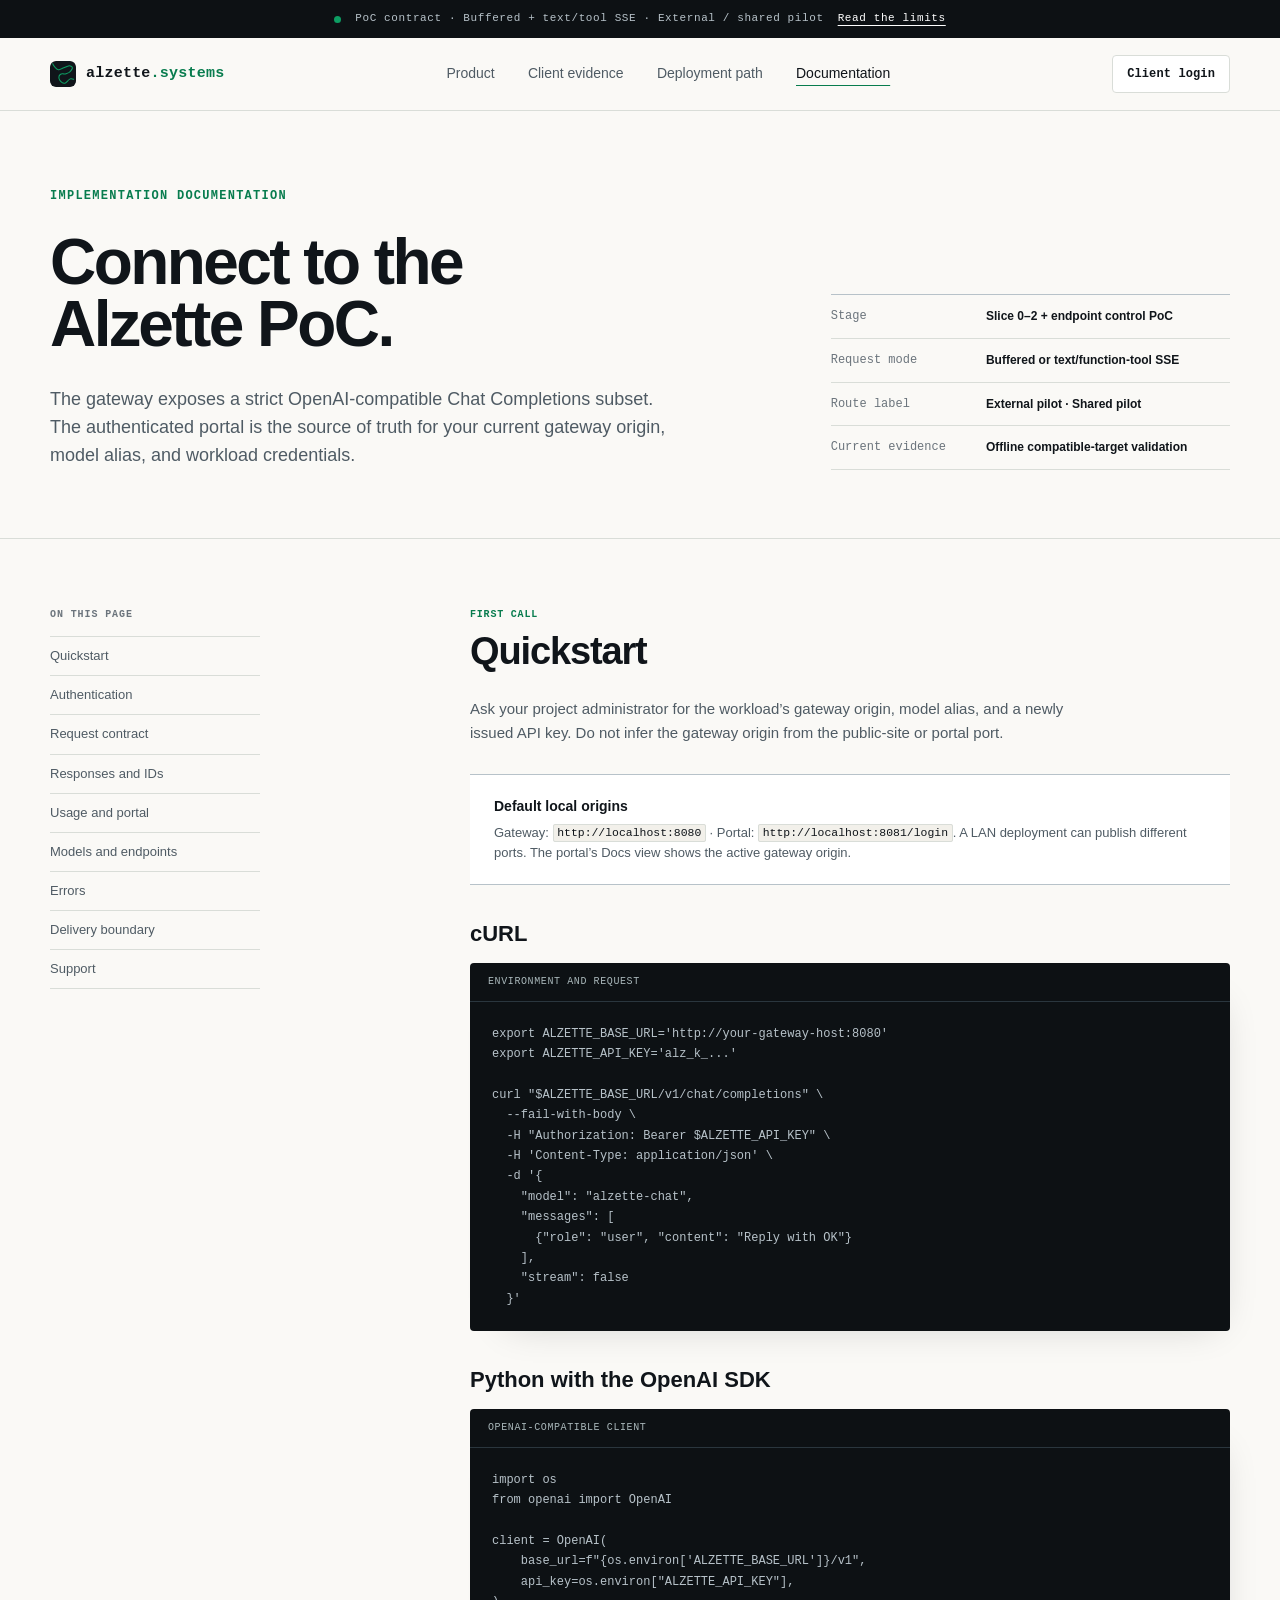
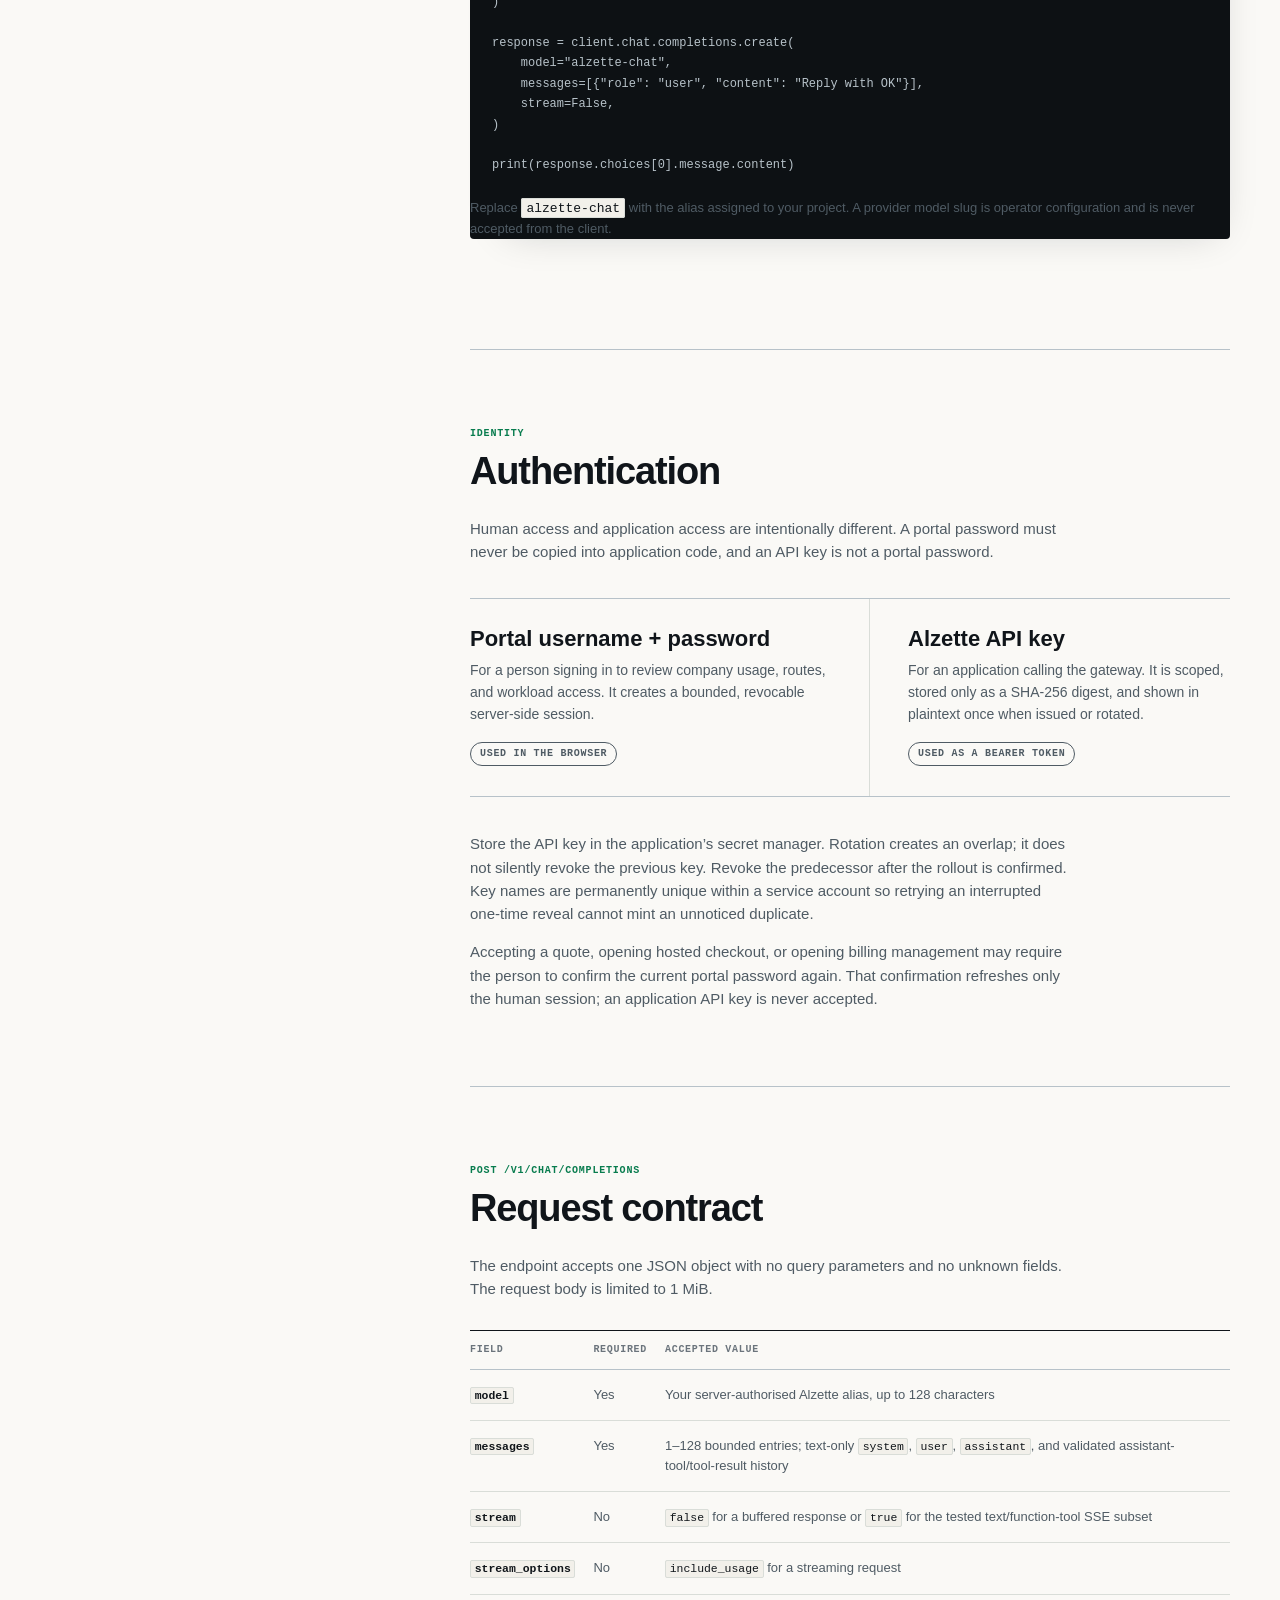
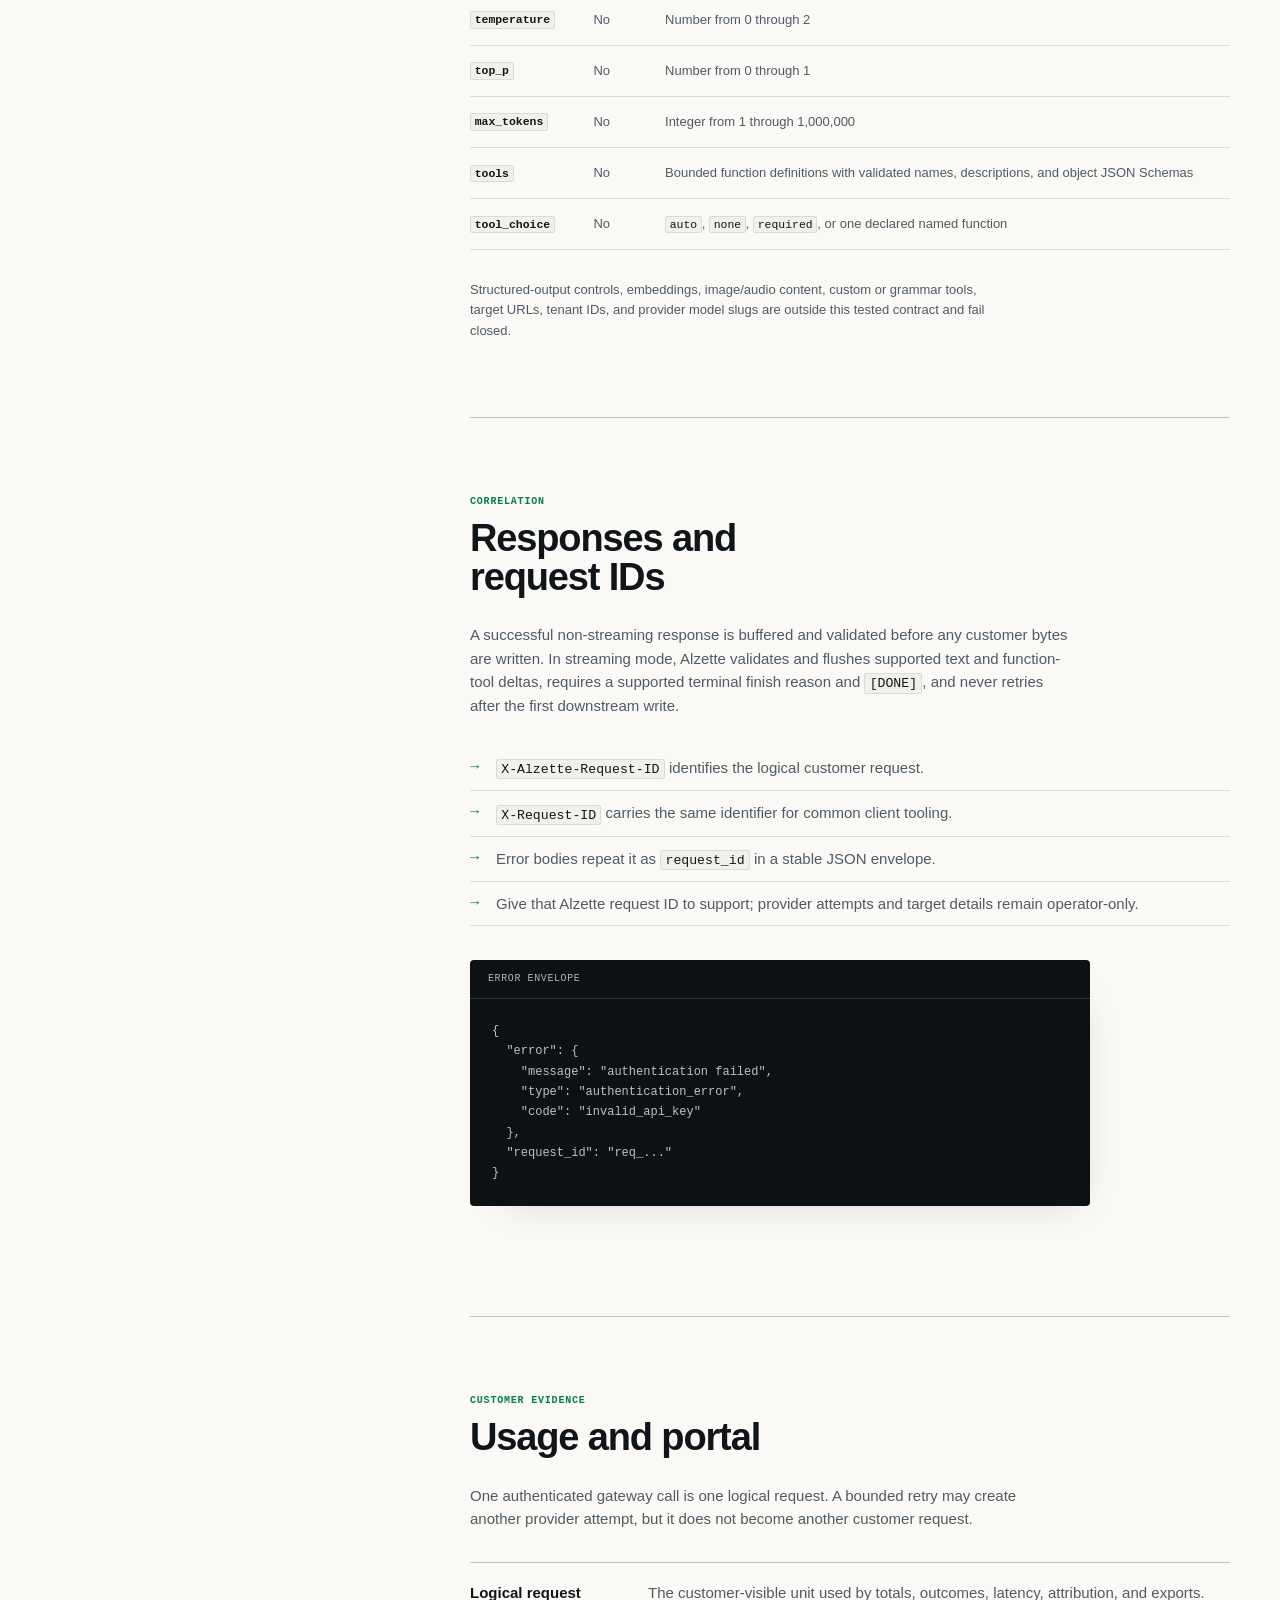
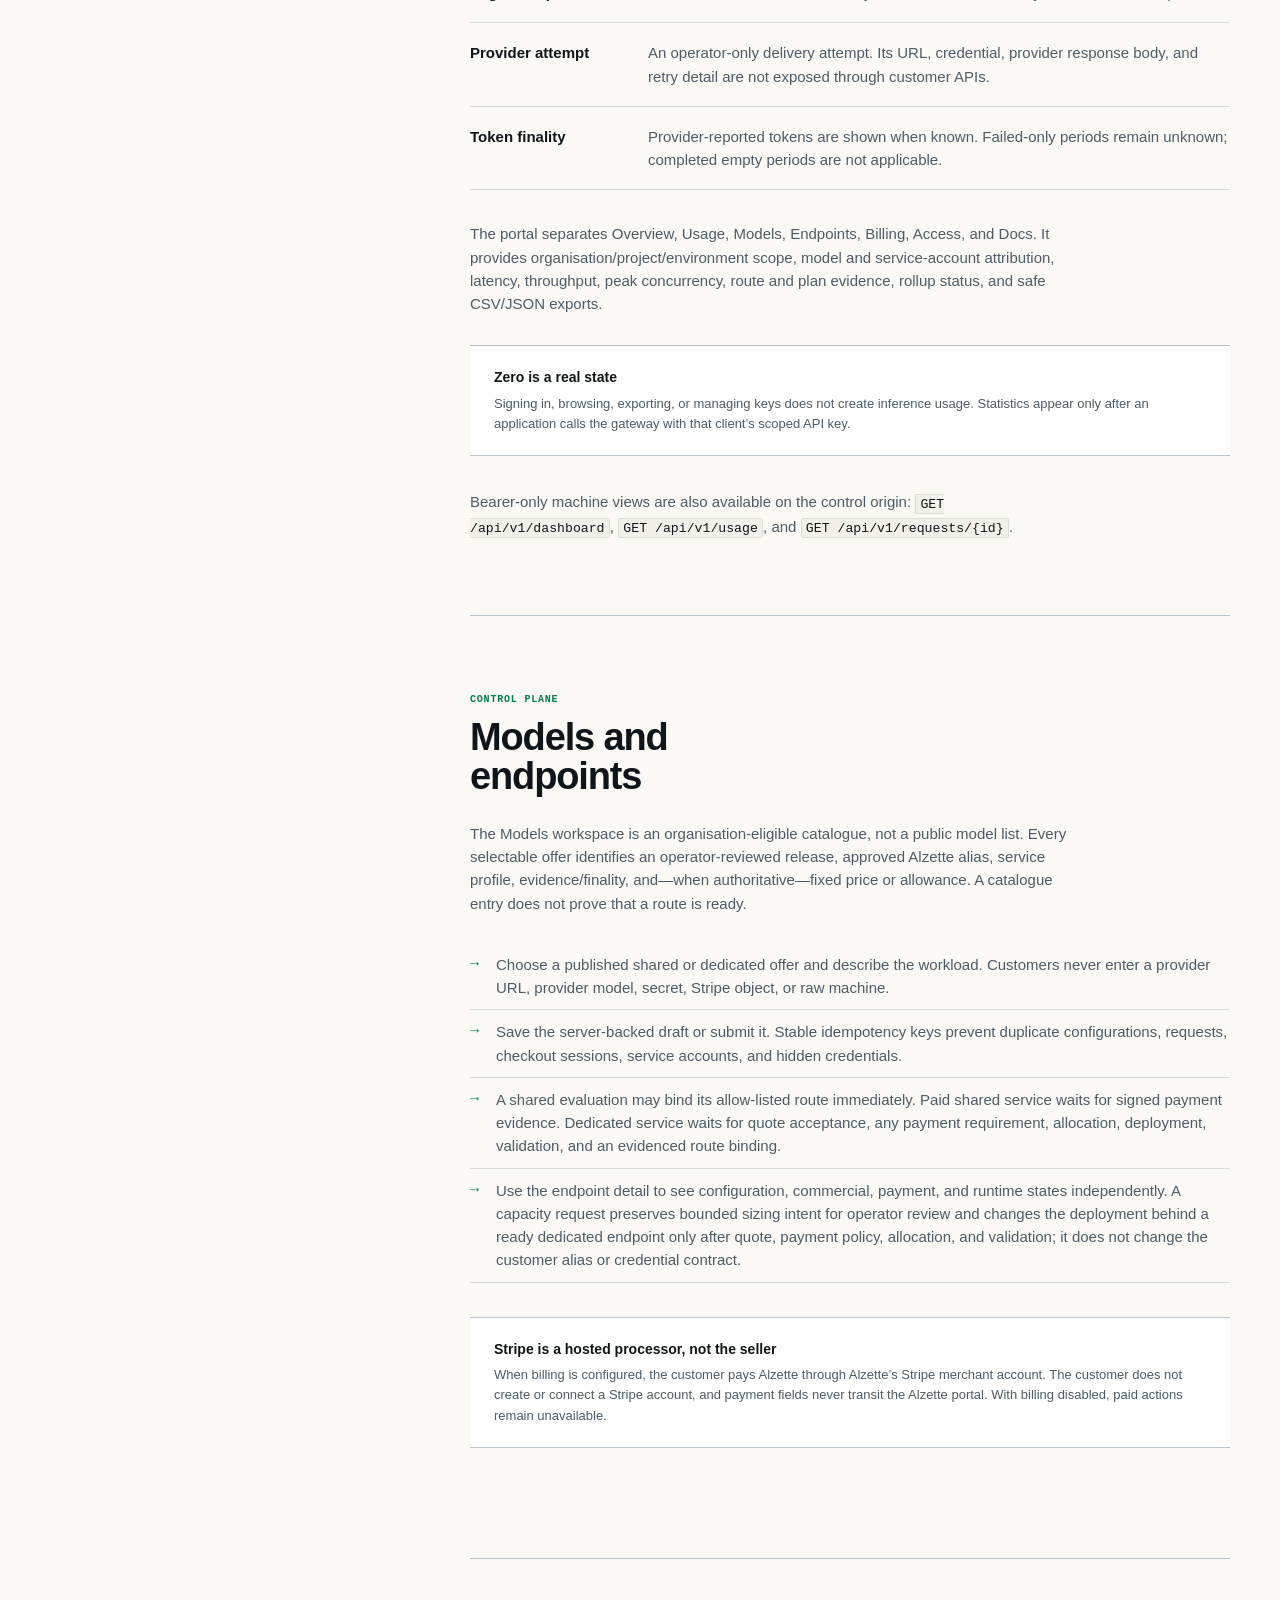
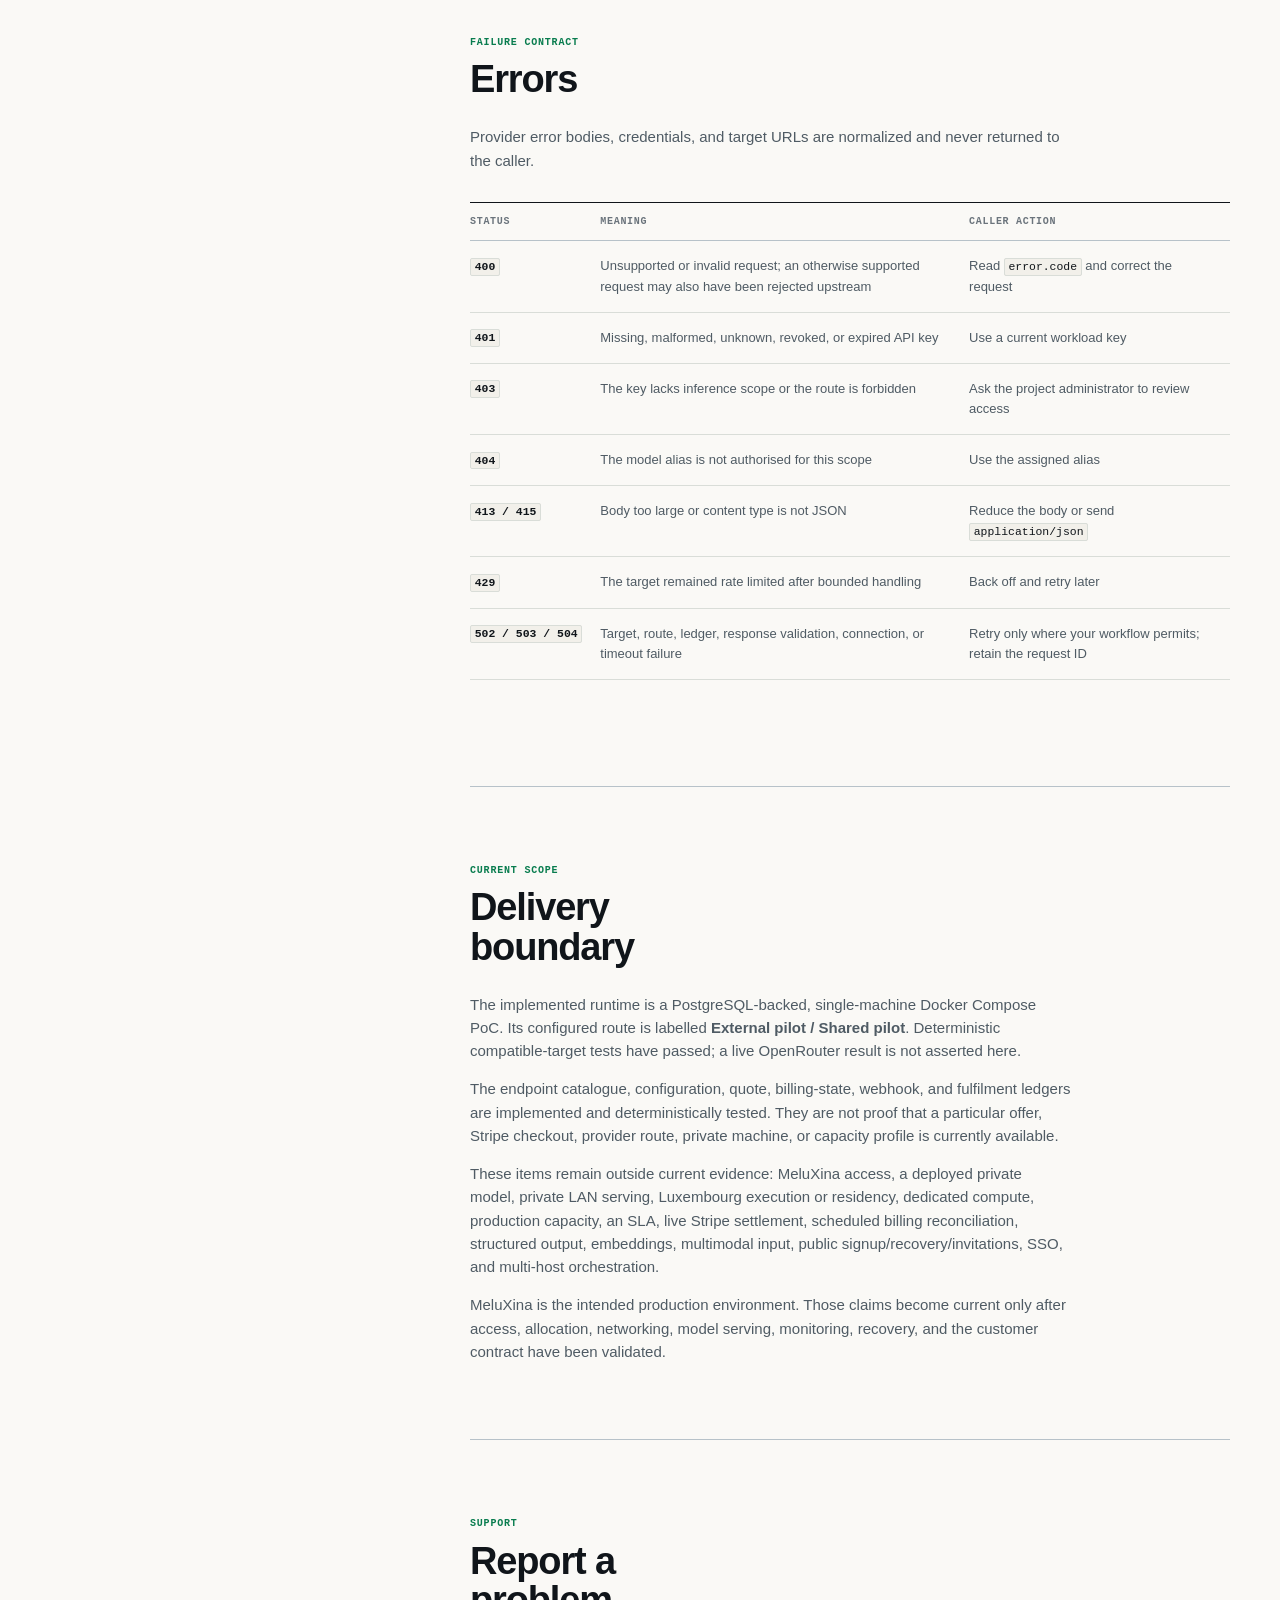
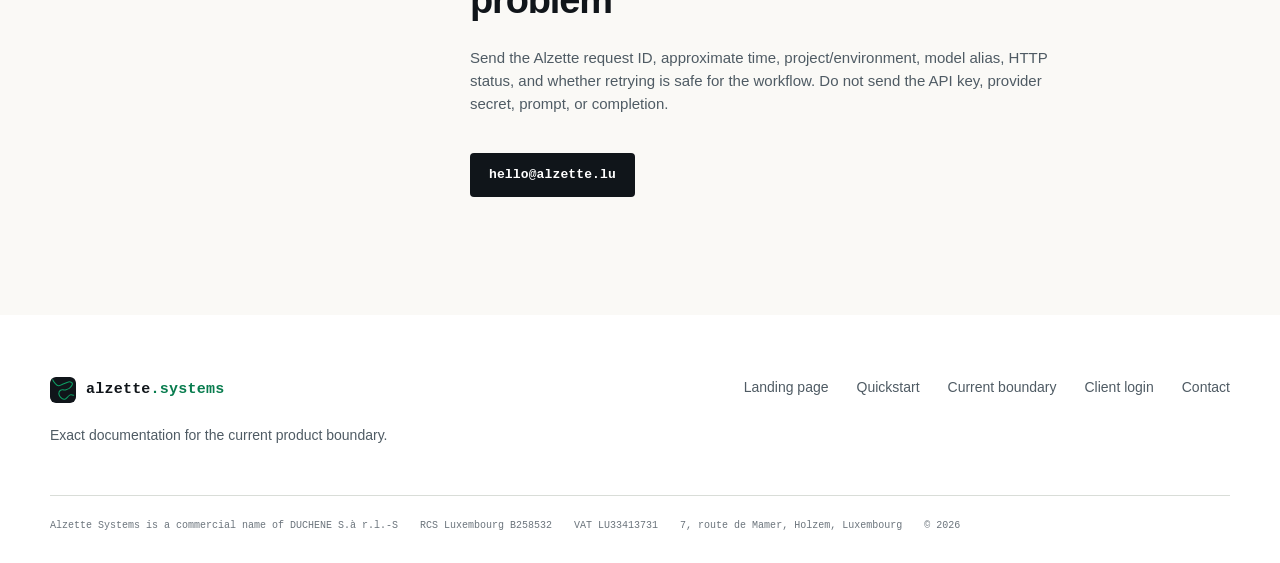
==== commit d194f95c: "feat(site): redesign the public site and documentation" ====
--- a/docs.html
+++ b/docs.html
@@ -1,306 +1,306 @@
-<!DOCTYPE html>
+<!doctype html>
 <html lang="en">
 <head>
-<meta charset="UTF-8">
-<meta name="viewport" content="width=device-width, initial-scale=1.0">
-<title>Documentation — Alzette Systems</title>
-<meta name="description" content="Pilot documentation for the Alzette private inference endpoint: connection, authentication, models, limits, and support.">
-<link rel="icon" href="alzette-mark.svg" type="image/svg+xml">
-<link rel="stylesheet" href="site.css">
-<style>
-  .page-head { padding: 80px 0 56px; border-bottom: 1px solid var(--line); }
-  .page-head h1 { font-size: 56px; }
-  .page-head .lead { font-size: 20px; color: var(--dim); margin-top: 22px; max-width: 620px; }
-  .docs section { padding: 64px 0; }
-  .docs h3 { font-size: 18px; font-weight: 600; margin: 30px 0 8px; letter-spacing: -0.01em; }
-  .docs h3:first-of-type { margin-top: 24px; }
-  .docs p { max-width: 68ch; }
-  .docs p + p { margin-top: 12px; }
-  .docs .code-block { margin-top: 20px; max-width: 720px; }
-  .docs .def-list { margin-top: 20px; max-width: 720px; border: 1px solid var(--line); border-radius: 8px; background: var(--surface); }
-  .docs .def-row { display: grid; grid-template-columns: 200px 1fr; gap: 24px; padding: 13px 20px; border-bottom: 1px solid var(--line); font-size: 15px; }
-  .docs .def-row:last-child { border-bottom: none; }
-  .docs .def-row .k { font-family: var(--mono); font-size: 13px; color: var(--ink); }
-  .docs .def-row .v { color: var(--dim); }
-  .docs .catalogue-table { margin-top: 24px; }
-  @media (max-width: 640px) {
-    .page-head { padding: 52px 0 40px; }
-    .page-head h1 { font-size: 36px; }
-    .docs .def-row { grid-template-columns: 1fr; gap: 4px; padding: 12px 16px; }
-  }
-</style>
+  <meta charset="utf-8">
+  <meta name="viewport" content="width=device-width, initial-scale=1">
+  <title>Implementation documentation — Alzette Systems</title>
+  <meta name="description" content="Exact connection, authentication, request, endpoint, usage, and delivery-boundary documentation for the Alzette inference PoC.">
+  <link rel="icon" href="/alzette-mark.svg" type="image/svg+xml">
+  <link rel="stylesheet" href="/site.css">
 </head>
-<body>
-
-<!--
-THESIS: Pilot documentation that reads like the service agreement's technical annex — every statement either teaches a connection step or points at the contract that defines it. It refuses the docs-as-marketing pattern and the fake-complete reference.
-OWN-WORLD: the established Alzette system — paper ground, ink type, mono for data and code, one green accent, the river mark; the catalogue table and code block are reused verbatim from the homepage.
-STORY: A developer or IT partner lands from the nav, confirms the endpoint is OpenAI-compatible, copies the quickstart, sees the approved-model pattern, and knows exactly what is defined per service agreement versus on this page.
-FIRST VIEWPORT: plain page head — "Documentation." plus one lead sentence stating this is the pilot reference pending the client dashboard; no hero, no CTA cluster.
-FORM: local extension inside the established world (new-work §3); no concept roll. Seed key: none.
-FINISH: unreviewed and undocumented is unfinished; this build ends with the finish review, the verdict, and DESIGN.md.
--->
-
-<svg width="0" height="0" style="position:absolute" aria-hidden="true">
-  <symbol id="alzette-river" viewBox="0 0 512 512">
-    <rect width="512" height="512" rx="92" fill="#10151a"/>
-    <path d="M244.81 420.00 L249.59 411.56 L278.39 390.86 L284.46 372.18 L301.24 354.30 L297.20 335.01 L302.58 320.99 L311.87 311.42 L335.45 305.61 L341.20 290.80 L334.69 283.77 L329.23 285.62 L320.62 281.60 L304.98 266.86 L292.02 296.88 L238.90 317.42 L227.04 306.19 L226.66 300.42 L253.94 274.71 L253.32 267.60 L242.72 267.58 L223.13 258.48 L206.59 272.67 L200.32 272.56 L194.27 267.54 L190.89 258.09 L193.49 251.05 L219.73 244.45 L228.08 232.69 L220.24 227.30 L192.56 236.22 L178.03 222.10 L173.80 201.73 L179.22 175.57 L172.13 159.55 L170.80 144.91 L192.23 119.83 L196.27 107.38 L191.15 92.00" fill="none" stroke="#0d9e63" stroke-width="26" stroke-linecap="round" stroke-linejoin="round"/>
-  </symbol>
-</svg>
-
-<div class="announce">
-  <div class="container">
-    <span class="dot"></span>
-    <span>PRIVATE INFERENCE PILOT · LUXEMBOURG</span>
-    <a href="index.html#contact">Request access →</a>
+<body class="docs-page">
+  <a class="skip-link" href="#main">Skip to documentation</a>
+
+  <div class="announcement" role="status">
+    <div class="shell announcement-inner">
+      <span class="status-dot" aria-hidden="true"></span>
+      <span>PoC contract · Buffered + text/tool SSE · External / shared pilot</span>
+      <a href="#delivery-boundary">Read the limits</a>
+    </div>
   </div>
-</div>
-
-<header>
-  <div class="container header-inner">
-    <a class="logo" href="index.html"><svg class="logo-mark" aria-hidden="true"><use href="#alzette-river"/></svg>alzette<span>.systems</span></a>
-    <nav class="main-nav">
-      <a href="index.html#product">Product</a>
-      <a href="index.html#security">Security</a>
-      <a href="index.html#models">Models</a>
-      <a href="docs.html" aria-current="page">Documentation</a>
-      <a href="index.html#contact">Contact</a>
-    </nav>
-    <div>
-      <a href="index.html#contact" class="btn btn-primary btn-small">Request access</a>
-    </div>
-  </div>
-</header>
-
-<main class="docs">
-<div class="page-head">
-  <div class="container">
-    <h1>Documentation.</h1>
-    <p class="lead">The pilot reference for the Alzette inference endpoint: enough to connect, evaluate, and operate. The complete reference, with usage records and account management, ships with the client dashboard.</p>
-  </div>
-</div>
-
-<!-- The endpoint -->
-<section>
-  <div class="container">
-    <div class="section-head">
-      <h2>The endpoint</h2>
-      <div class="eyebrow">Connection</div>
-    </div>
-    <p>Alzette exposes an OpenAI-compatible API. Applications that already work with the OpenAI SDK or a standard HTTP client connect by changing the base URL and the API key. No rewrite.</p>
-    <div class="def-list">
-      <div class="def-row"><span class="k">base_url</span><span class="v">https://api.alzette.lu/v1</span></div>
-      <div class="def-row"><span class="k">compatibility</span><span class="v">OpenAI API: chat completions, streaming, structured output, embeddings</span></div>
-      <div class="def-row"><span class="k">hosting</span><span class="v">Luxembourg; contractual residency is defined in the service agreement</span></div>
-      <div class="def-row"><span class="k">retention</span><span class="v">Prompt and response content is not retained by default; policy defined per environment</span></div>
-    </div>
-  </div>
-</section>
-
-<!-- Authentication -->
-<section class="alt">
-  <div class="container">
-    <div class="section-head">
-      <h2>Authentication</h2>
-      <div class="eyebrow">Credentials</div>
-    </div>
-    <p>Requests authenticate with a bearer API key. Keys are issued per organisation and project during onboarding, and are isolated per tenant; quotas, usage records, and model access are scoped to your credentials.</p>
-    <p>Store the key in an environment variable and never in source code:</p>
-    <div class="code-block">
-      <div class="code-label">Environment</div>
-      <pre><code><span class="tok-kw">export</span> ALZETTE_API_KEY=<span class="tok-str">"alz-…"</span></code></pre>
-    </div>
-  </div>
-</section>
-
-<!-- Quickstart -->
-<section>
-  <div class="container">
-    <div class="section-head">
-      <h2>Quickstart</h2>
-      <div class="eyebrow">First request</div>
-    </div>
-    <h3>cURL</h3>
-    <div class="code-block">
-      <div class="code-label">HTTP</div>
-      <pre><code>curl https://api.alzette.lu/v1/chat/completions \
-  -H <span class="tok-str">"Authorization: Bearer $ALZETTE_API_KEY"</span> \
-  -H <span class="tok-str">"Content-Type: application/json"</span> \
-  -d <span class="tok-str">'{
-    "model": "approved-text-model",
-    "messages": [{"role": "user", "content": "Summarise this document."}]
-  }'</span></code></pre>
-    </div>
-    <h3>Python</h3>
-    <div class="code-block">
-      <div class="code-label">Python · OpenAI SDK</div>
-      <pre><code><span class="tok-kw">import</span> os
-
-<span class="tok-kw">from</span> openai <span class="tok-kw">import</span> OpenAI
-
-client = <span class="tok-fn">OpenAI</span>(
-    base_url=<span class="tok-str">"https://api.alzette.lu/v1"</span>,
-    api_key=os.environ[<span class="tok-str">"ALZETTE_API_KEY"</span>],
+
+  <header class="site-header">
+    <div class="shell header-inner">
+      <a class="brand" href="/" aria-label="Alzette Systems home">
+        <img src="/alzette-mark.svg" alt="" width="26" height="26">
+        <span>alzette<span class="brand-domain">.systems</span></span>
+      </a>
+      <nav class="site-nav" aria-label="Primary navigation">
+        <a href="/#product">Product</a>
+        <a href="/#evidence">Client evidence</a>
+        <a href="/#path">Deployment path</a>
+        <a href="/docs" aria-current="page">Documentation</a>
+      </nav>
+      <a class="button button-quiet button-small header-login" href="/client">Client login</a>
+    </div>
+  </header>
+
+  <main id="main">
+    <section class="docs-hero">
+      <div class="shell docs-hero-grid">
+        <div>
+          <p class="kicker">Implementation documentation</p>
+          <h1>Connect to the Alzette PoC.</h1>
+          <p class="hero-lead">The gateway exposes a strict OpenAI-compatible Chat Completions subset. The authenticated portal is the source of truth for your current gateway origin, model alias, and workload credentials.</p>
+        </div>
+        <dl class="docs-status">
+          <div><dt>Stage</dt><dd>Slice 0–2 + endpoint control PoC</dd></div>
+          <div><dt>Request mode</dt><dd>Buffered or text/function-tool SSE</dd></div>
+          <div><dt>Route label</dt><dd>External pilot · Shared pilot</dd></div>
+          <div><dt>Current evidence</dt><dd>Offline compatible-target validation</dd></div>
+        </dl>
+      </div>
+    </section>
+
+    <div class="shell docs-shell">
+      <aside class="docs-sidebar" aria-label="Documentation sections">
+        <p>On this page</p>
+        <nav>
+          <a href="#quickstart">Quickstart</a>
+          <a href="#authentication">Authentication</a>
+          <a href="#request-contract">Request contract</a>
+          <a href="#responses">Responses and IDs</a>
+          <a href="#usage">Usage and portal</a>
+          <a href="#endpoints">Models and endpoints</a>
+          <a href="#errors">Errors</a>
+          <a href="#delivery-boundary">Delivery boundary</a>
+          <a href="#support">Support</a>
+        </nav>
+      </aside>
+
+      <article class="docs-content">
+        <section id="quickstart" class="docs-section">
+          <div class="docs-heading">
+            <span>First call</span>
+            <h2>Quickstart</h2>
+          </div>
+          <p>Ask your project administrator for the workload’s gateway origin, model alias, and a newly issued API key. Do not infer the gateway origin from the public-site or portal port.</p>
+
+          <div class="notice">
+            <strong>Default local origins</strong>
+            <p>Gateway: <code>http://localhost:8080</code> · Portal: <code>http://localhost:8081/login</code>. A LAN deployment can publish different ports. The portal’s Docs view shows the active gateway origin.</p>
+          </div>
+
+          <h3>cURL</h3>
+          <div class="code-block">
+            <div class="code-caption">Environment and request</div>
+            <pre><code>export ALZETTE_BASE_URL='http://your-gateway-host:8080'
+export ALZETTE_API_KEY='alz_k_...'
+
+curl "$ALZETTE_BASE_URL/v1/chat/completions" \
+  --fail-with-body \
+  -H "Authorization: Bearer $ALZETTE_API_KEY" \
+  -H 'Content-Type: application/json' \
+  -d '{
+    "model": "alzette-chat",
+    "messages": [
+      {"role": "user", "content": "Reply with OK"}
+    ],
+    "stream": false
+  }'</code></pre>
+          </div>
+
+          <h3>Python with the OpenAI SDK</h3>
+          <div class="code-block">
+            <div class="code-caption">OpenAI-compatible client</div>
+            <pre><code>import os
+from openai import OpenAI
+
+client = OpenAI(
+    base_url=f"{os.environ['ALZETTE_BASE_URL']}/v1",
+    api_key=os.environ["ALZETTE_API_KEY"],
 )
 
-response = client.chat.completions.<span class="tok-fn">create</span>(
-    model=<span class="tok-str">"approved-text-model"</span>,
-    messages=[
-        {<span class="tok-str">"role"</span>: <span class="tok-str">"user"</span>, <span class="tok-str">"content"</span>: <span class="tok-str">"Summarise this document."</span>}
-    ],
+response = client.chat.completions.create(
+    model="alzette-chat",
+    messages=[{"role": "user", "content": "Reply with OK"}],
+    stream=False,
 )
 
-<span class="tok-fn">print</span>(response.choices[<span class="tok-str">0</span>].message.content)</code></pre>
-      <div class="code-caption">Model identifiers come from your organisation's approved catalogue — agreed during onboarding, not chosen from a public list.</div>
-    </div>
-  </div>
-</section>
-
-<!-- Models -->
-<section class="alt" id="models">
-  <div class="container">
-    <div class="section-head">
-      <h2>Models</h2>
-      <div class="eyebrow">Catalogue</div>
-    </div>
-    <p>Alzette maintains a curated catalogue of open-weight models. Your organisation's contract defines which of them are available to your credentials, on which capacity tier.</p>
-    <table class="catalogue-table">
-      <caption>A selection from the current catalogue.</caption>
-      <thead>
-        <tr><th>Model</th><th>Modalities</th><th>Context</th><th class="tier-col">Tier</th><th class="best-col">Best for</th></tr>
-      </thead>
-      <tbody>
-        <tr>
-          <td>Kimi K3<span class="flagship-tag">Flagship</span></td>
-          <td class="mod-tags"><span class="mod-tag">text</span><span class="mod-tag">vision</span></td>
-          <td>1M tokens</td>
-          <td class="tier-col">Dedicated · Reserved</td>
-          <td class="best-col">Hardest reasoning and coding workloads</td>
-        </tr>
-        <tr>
-          <td>GLM 5.2</td>
-          <td class="mod-tags"><span class="mod-tag">text</span></td>
-          <td>1,040k tokens</td>
-          <td class="tier-col">Dedicated · Reserved</td>
-          <td class="best-col">Broad reasoning, coding agents, long documents</td>
-        </tr>
-        <tr>
-          <td>DeepSeek V4 Pro</td>
-          <td class="mod-tags"><span class="mod-tag">text</span></td>
-          <td>1,040k tokens</td>
-          <td class="tier-col">Dedicated · Reserved</td>
-          <td class="best-col">Long-context reasoning from a second model family</td>
-        </tr>
-        <tr>
-          <td>DeepSeek V4 Flash</td>
-          <td class="mod-tags"><span class="mod-tag">text</span></td>
-          <td>1,040k tokens</td>
-          <td class="tier-col">Shared · Dedicated</td>
-          <td class="best-col">High-volume long-context routes</td>
-        </tr>
-        <tr>
-          <td>Kimi K2.7 Code</td>
-          <td class="mod-tags"><span class="mod-tag">text</span><span class="mod-tag">vision</span></td>
-          <td>262k tokens</td>
-          <td class="tier-col">Shared · Dedicated</td>
-          <td class="best-col">Repository agents, screenshot-driven dev tools</td>
-        </tr>
-        <tr>
-          <td>MiniMax M3</td>
-          <td class="mod-tags"><span class="mod-tag">text</span><span class="mod-tag">image</span><span class="mod-tag">video</span></td>
-          <td>512k tokens</td>
-          <td class="tier-col">Dedicated</td>
-          <td class="best-col">Native multimodal and media understanding</td>
-        </tr>
-        <tr>
-          <td>Qwen3-VL 30B</td>
-          <td class="mod-tags"><span class="mod-tag">text</span><span class="mod-tag">image</span><span class="mod-tag">docs</span></td>
-          <td>256k tokens</td>
-          <td class="tier-col">Shared · Dedicated</td>
-          <td class="best-col">Visual documents and multilingual OCR</td>
-        </tr>
-        <tr>
-          <td>DeepSeek-OCR</td>
-          <td class="mod-tags"><span class="mod-tag">docs</span></td>
-          <td>—</td>
-          <td class="tier-col">Shared</td>
-          <td class="best-col">High-throughput document digitisation</td>
-        </tr>
-      </tbody>
-    </table>
-    <p class="catalogue-note">Exact versions, availability tiers, and input/output pricing are defined per service agreement. Machine-readable: <code>/catalog.json</code>.</p>
-  </div>
-</section>
-
-<!-- Limits and metering -->
-<section>
-  <div class="container">
-    <div class="section-head">
-      <h2>Limits and metering</h2>
-      <div class="eyebrow">Budgets</div>
-    </div>
-    <p>Usage is metered by tokens and other agreed resources. Budgets and rate limits are set per organisation and per project, and hard monthly caps stop usage at the agreed limit, so your account cannot spend beyond it.</p>
-    <p>Specific limits, quotas, and metering detail are defined per service agreement and reviewed during onboarding.</p>
-  </div>
-</section>
-
-<!-- Errors -->
-<section class="alt">
-  <div class="container">
-    <div class="section-head">
-      <h2>Errors</h2>
-      <div class="eyebrow">Failure handling</div>
-    </div>
-    <p>Error responses follow the OpenAI error format, with standard HTTP status codes. Client code written against the OpenAI SDK handles them without changes.</p>
-    <p>Requests rejected by a budget cap or rate limit fail visibly at the API. They are never silently degraded or rerouted to a different model.</p>
-  </div>
-</section>
-
-<!-- Changes and support -->
-<section>
-  <div class="container">
-    <div class="section-head">
-      <h2>Changes and support</h2>
-      <div class="eyebrow">Operations</div>
-    </div>
-    <p>Models are served as versioned releases. Changes to model versions, capacity, or operational procedures are communicated in advance, per the change-control terms of the service agreement.</p>
-    <p>Technical questions go to the same people who operate the service: <a href="mailto:hello@alzette.lu">hello@alzette.lu</a>. A security pack and operational evidence for your compliance review are available on request.</p>
-    <div class="hero-actions" style="margin-top: 28px; margin-bottom: 0;">
-      <a href="mailto:hello@alzette.lu?subject=Security%20pack" class="btn btn-secondary">Request the security pack</a>
-      <a href="index.html#contact" class="btn btn-secondary">Discuss a pilot</a>
-    </div>
-  </div>
-</section>
-</main>
-
-<footer>
-  <div class="container">
-    <div class="footer-grid">
+print(response.choices[0].message.content)</code></pre>
+          <p class="docs-note">Replace <code>alzette-chat</code> with the alias assigned to your project. A provider model slug is operator configuration and is never accepted from the client.</p>
+        </section>
+
+        <section id="authentication" class="docs-section">
+          <div class="docs-heading">
+            <span>Identity</span>
+            <h2>Authentication</h2>
+          </div>
+          <p>Human access and application access are intentionally different. A portal password must never be copied into application code, and an API key is not a portal password.</p>
+          <div class="auth-compare">
+            <div>
+              <h3>Portal username + password</h3>
+              <p>For a person signing in to review company usage, routes, and workload access. It creates a bounded, revocable server-side session.</p>
+              <span class="tag">Used in the browser</span>
+            </div>
+            <div>
+              <h3>Alzette API key</h3>
+              <p>For an application calling the gateway. It is scoped, stored only as a SHA-256 digest, and shown in plaintext once when issued or rotated.</p>
+              <span class="tag">Used as a Bearer token</span>
+            </div>
+          </div>
+          <p>Store the API key in the application’s secret manager. Rotation creates an overlap; it does not silently revoke the previous key. Revoke the predecessor after the rollout is confirmed. Key names are permanently unique within a service account so retrying an interrupted one-time reveal cannot mint an unnoticed duplicate.</p>
+          <p>Accepting a quote, opening hosted checkout, or opening billing management may require the person to confirm the current portal password again. That confirmation refreshes only the human session; an application API key is never accepted.</p>
+        </section>
+
+        <section id="request-contract" class="docs-section">
+          <div class="docs-heading">
+            <span>POST /v1/chat/completions</span>
+            <h2>Request contract</h2>
+          </div>
+          <p>The endpoint accepts one JSON object with no query parameters and no unknown fields. The request body is limited to 1 MiB.</p>
+          <div class="table-wrap">
+            <table>
+              <thead>
+                <tr><th>Field</th><th>Required</th><th>Accepted value</th></tr>
+              </thead>
+              <tbody>
+                <tr><td><code>model</code></td><td>Yes</td><td>Your server-authorised Alzette alias, up to 128 characters</td></tr>
+                <tr><td><code>messages</code></td><td>Yes</td><td>1–128 bounded entries; text-only <code>system</code>, <code>user</code>, <code>assistant</code>, and validated assistant-tool/tool-result history</td></tr>
+                <tr><td><code>stream</code></td><td>No</td><td><code>false</code> for a buffered response or <code>true</code> for the tested text/function-tool SSE subset</td></tr>
+                <tr><td><code>stream_options</code></td><td>No</td><td><code>include_usage</code> for a streaming request</td></tr>
+                <tr><td><code>temperature</code></td><td>No</td><td>Number from 0 through 2</td></tr>
+                <tr><td><code>top_p</code></td><td>No</td><td>Number from 0 through 1</td></tr>
+                <tr><td><code>max_tokens</code></td><td>No</td><td>Integer from 1 through 1,000,000</td></tr>
+                <tr><td><code>tools</code></td><td>No</td><td>Bounded function definitions with validated names, descriptions, and object JSON Schemas</td></tr>
+                <tr><td><code>tool_choice</code></td><td>No</td><td><code>auto</code>, <code>none</code>, <code>required</code>, or one declared named function</td></tr>
+              </tbody>
+            </table>
+          </div>
+          <p class="docs-note">Structured-output controls, embeddings, image/audio content, custom or grammar tools, target URLs, tenant IDs, and provider model slugs are outside this tested contract and fail closed.</p>
+        </section>
+
+        <section id="responses" class="docs-section">
+          <div class="docs-heading">
+            <span>Correlation</span>
+            <h2>Responses and request IDs</h2>
+          </div>
+          <p>A successful non-streaming response is buffered and validated before any customer bytes are written. In streaming mode, Alzette validates and flushes supported text and function-tool deltas, requires a supported terminal finish reason and <code>[DONE]</code>, and never retries after the first downstream write.</p>
+          <ul class="docs-list">
+            <li><code>X-Alzette-Request-ID</code> identifies the logical customer request.</li>
+            <li><code>X-Request-ID</code> carries the same identifier for common client tooling.</li>
+            <li>Error bodies repeat it as <code>request_id</code> in a stable JSON envelope.</li>
+            <li>Give that Alzette request ID to support; provider attempts and target details remain operator-only.</li>
+          </ul>
+          <div class="code-block code-block-short">
+            <div class="code-caption">Error envelope</div>
+            <pre><code>{
+  "error": {
+    "message": "authentication failed",
+    "type": "authentication_error",
+    "code": "invalid_api_key"
+  },
+  "request_id": "req_..."
+}</code></pre>
+          </div>
+        </section>
+
+        <section id="usage" class="docs-section">
+          <div class="docs-heading">
+            <span>Customer evidence</span>
+            <h2>Usage and portal</h2>
+          </div>
+          <p>One authenticated gateway call is one logical request. A bounded retry may create another provider attempt, but it does not become another customer request.</p>
+          <div class="definition-list">
+            <div><dt>Logical request</dt><dd>The customer-visible unit used by totals, outcomes, latency, attribution, and exports.</dd></div>
+            <div><dt>Provider attempt</dt><dd>An operator-only delivery attempt. Its URL, credential, provider response body, and retry detail are not exposed through customer APIs.</dd></div>
+            <div><dt>Token finality</dt><dd>Provider-reported tokens are shown when known. Failed-only periods remain unknown; completed empty periods are not applicable.</dd></div>
+          </div>
+          <p>The portal separates Overview, Usage, Models, Endpoints, Billing, Access, and Docs. It provides organisation/project/environment scope, model and service-account attribution, latency, throughput, peak concurrency, route and plan evidence, rollup status, and safe CSV/JSON exports.</p>
+          <div class="notice">
+            <strong>Zero is a real state</strong>
+            <p>Signing in, browsing, exporting, or managing keys does not create inference usage. Statistics appear only after an application calls the gateway with that client’s scoped API key.</p>
+          </div>
+          <p>Bearer-only machine views are also available on the control origin: <code>GET /api/v1/dashboard</code>, <code>GET /api/v1/usage</code>, and <code>GET /api/v1/requests/{id}</code>.</p>
+        </section>
+
+        <section id="endpoints" class="docs-section">
+          <div class="docs-heading">
+            <span>Control plane</span>
+            <h2>Models and endpoints</h2>
+          </div>
+          <p>The Models workspace is an organisation-eligible catalogue, not a public model list. Every selectable offer identifies an operator-reviewed release, approved Alzette alias, service profile, evidence/finality, and—when authoritative—fixed price or allowance. A catalogue entry does not prove that a route is ready.</p>
+          <ol class="docs-list">
+            <li>Choose a published shared or dedicated offer and describe the workload. Customers never enter a provider URL, provider model, secret, Stripe object, or raw machine.</li>
+            <li>Save the server-backed draft or submit it. Stable idempotency keys prevent duplicate configurations, requests, checkout sessions, service accounts, and hidden credentials.</li>
+            <li>A shared evaluation may bind its allow-listed route immediately. Paid shared service waits for signed payment evidence. Dedicated service waits for quote acceptance, any payment requirement, allocation, deployment, validation, and an evidenced route binding.</li>
+            <li>Use the endpoint detail to see configuration, commercial, payment, and runtime states independently. A capacity request preserves bounded sizing intent for operator review and changes the deployment behind a ready dedicated endpoint only after quote, payment policy, allocation, and validation; it does not change the customer alias or credential contract.</li>
+          </ol>
+          <div class="notice">
+            <strong>Stripe is a hosted processor, not the seller</strong>
+            <p>When billing is configured, the customer pays Alzette through Alzette’s Stripe merchant account. The customer does not create or connect a Stripe account, and payment fields never transit the Alzette portal. With billing disabled, paid actions remain unavailable.</p>
+          </div>
+        </section>
+
+        <section id="errors" class="docs-section">
+          <div class="docs-heading">
+            <span>Failure contract</span>
+            <h2>Errors</h2>
+          </div>
+          <p>Provider error bodies, credentials, and target URLs are normalized and never returned to the caller.</p>
+          <div class="table-wrap">
+            <table>
+              <thead><tr><th>Status</th><th>Meaning</th><th>Caller action</th></tr></thead>
+              <tbody>
+                <tr><td><code>400</code></td><td>Unsupported or invalid request; an otherwise supported request may also have been rejected upstream</td><td>Read <code>error.code</code> and correct the request</td></tr>
+                <tr><td><code>401</code></td><td>Missing, malformed, unknown, revoked, or expired API key</td><td>Use a current workload key</td></tr>
+                <tr><td><code>403</code></td><td>The key lacks inference scope or the route is forbidden</td><td>Ask the project administrator to review access</td></tr>
+                <tr><td><code>404</code></td><td>The model alias is not authorised for this scope</td><td>Use the assigned alias</td></tr>
+                <tr><td><code>413 / 415</code></td><td>Body too large or content type is not JSON</td><td>Reduce the body or send <code>application/json</code></td></tr>
+                <tr><td><code>429</code></td><td>The target remained rate limited after bounded handling</td><td>Back off and retry later</td></tr>
+                <tr><td><code>502 / 503 / 504</code></td><td>Target, route, ledger, response validation, connection, or timeout failure</td><td>Retry only where your workflow permits; retain the request ID</td></tr>
+              </tbody>
+            </table>
+          </div>
+        </section>
+
+        <section id="delivery-boundary" class="docs-section">
+          <div class="docs-heading">
+            <span>Current scope</span>
+            <h2>Delivery boundary</h2>
+          </div>
+          <p>The implemented runtime is a PostgreSQL-backed, single-machine Docker Compose PoC. Its configured route is labelled <strong>External pilot / Shared pilot</strong>. Deterministic compatible-target tests have passed; a live OpenRouter result is not asserted here.</p>
+          <p>The endpoint catalogue, configuration, quote, billing-state, webhook, and fulfilment ledgers are implemented and deterministically tested. They are not proof that a particular offer, Stripe checkout, provider route, private machine, or capacity profile is currently available.</p>
+          <p>These items remain outside current evidence: MeluXina access, a deployed private model, private LAN serving, Luxembourg execution or residency, dedicated compute, production capacity, an SLA, live Stripe settlement, scheduled billing reconciliation, structured output, embeddings, multimodal input, public signup/recovery/invitations, SSO, and multi-host orchestration.</p>
+          <p>MeluXina is the intended production environment. Those claims become current only after access, allocation, networking, model serving, monitoring, recovery, and the customer contract have been validated.</p>
+        </section>
+
+        <section id="support" class="docs-section docs-support">
+          <div class="docs-heading">
+            <span>Support</span>
+            <h2>Report a problem</h2>
+          </div>
+          <p>Send the Alzette request ID, approximate time, project/environment, model alias, HTTP status, and whether retrying is safe for the workflow. Do not send the API key, provider secret, prompt, or completion.</p>
+          <a class="button button-primary" href="mailto:hello@alzette.lu?subject=Alzette%20PoC%20support">hello@alzette.lu</a>
+        </section>
+      </article>
+    </div>
+  </main>
+
+  <footer class="site-footer">
+    <div class="shell footer-top">
       <div>
-        <a class="logo" href="index.html"><svg class="logo-mark" aria-hidden="true"><use href="#alzette-river"/></svg>alzette<span>.systems</span></a>
-        <p class="footer-statement">Private inference endpoints for Luxembourg's financial centre and other organisations that need control over sensitive AI workloads.</p>
+        <a class="brand" href="/" aria-label="Alzette Systems home">
+          <img src="/alzette-mark.svg" alt="" width="26" height="26">
+          <span>alzette<span class="brand-domain">.systems</span></span>
+        </a>
+        <p>Exact documentation for the current product boundary.</p>
       </div>
-      <nav class="footer-nav">
-        <a href="index.html#product">Product</a>
-        <a href="index.html#models">Models</a>
-        <a href="docs.html" aria-current="page">Documentation</a>
-        <a href="index.html#security">Security</a>
-        <a href="index.html#contact">Contact</a>
+      <nav class="footer-nav" aria-label="Footer navigation">
+        <a href="/">Landing page</a>
+        <a href="#quickstart">Quickstart</a>
+        <a href="#delivery-boundary">Current boundary</a>
+        <a href="/client">Client login</a>
+        <a href="mailto:hello@alzette.lu">Contact</a>
       </nav>
     </div>
-    <div class="footer-bottom">
-      <span>© Alzette Systems. All rights reserved.</span>
-      <a href="mailto:hello@alzette.lu">hello@alzette.lu</a>
-    </div>
-    <div class="footer-legal">
+    <div class="shell footer-legal">
       <span>Alzette Systems is a commercial name of DUCHENE S.à r.l.-S</span>
       <span>RCS Luxembourg B258532</span>
       <span>VAT LU33413731</span>
       <span>7, route de Mamer, Holzem, Luxembourg</span>
-      <a href="[TODO: privacy policy URL]">Privacy policy</a>
-    </div>
-  </div>
-</footer>
-
+      <span>© 2026</span>
+    </div>
+  </footer>
 </body>
 </html>
--- a/site.css
+++ b/site.css
@@ -1,472 +1,1051 @@
-  :root {
-    --bg: #faf9f6;
-    --bg-alt: #f2f0ea;
-    --surface: #ffffff;
-    --ink: #10151a;
-    --dim: #55606b;
-    --faint: #6b7480;
-    --line: #e4e1d9;
-    --accent: #0d9e63;
-    --accent-ink: #0a7a4c;
-    --dark: #0d1114;
-    --dark-raised: #141a1f;
-    --dark-line: #262f37;
-    --dark-dim: #9aa7b2;
-    --dark-faint: #8a97a3;
-    --mono: "SF Mono", ui-monospace, "JetBrains Mono", Menlo, Consolas, monospace;
-    --sans: -apple-system, BlinkMacSystemFont, "Inter", "Segoe UI", Roboto, Helvetica, Arial, sans-serif;
+:root {
+  --paper: #faf9f6;
+  --paper-deep: #f2f0ea;
+  --surface: #ffffff;
+  --ink: #10151a;
+  --ink-soft: #4f5b64;
+  --muted: #4f5b64;
+  --faint: #6b747c;
+  --line: #d9ddd8;
+  --line-strong: #b7c2c9;
+  --green: #087c4e;
+  --green-bright: #0d9e63;
+  --green-pale: #f2f0ea;
+  --dark: #0d1114;
+  --dark-raised: #151d22;
+  --dark-line: #2a363e;
+  --dark-text: #ffffff;
+  --dark-muted: #b7c2c9;
+  --sans: Inter, ui-sans-serif, -apple-system, BlinkMacSystemFont, "Segoe UI", sans-serif;
+  --mono: "SFMono-Regular", Consolas, "Liberation Mono", monospace;
+  --max: 1180px;
+}
+
+*, *::before, *::after { box-sizing: border-box; }
+
+html {
+  scroll-behavior: smooth;
+  scroll-padding-top: 112px;
+}
+
+body {
+  margin: 0;
+  background: var(--paper);
+  color: var(--ink);
+  font-family: var(--sans);
+  font-size: 15px;
+  line-height: 1.55;
+  -webkit-font-smoothing: antialiased;
+}
+
+img { display: block; max-width: 100%; }
+a { color: inherit; }
+p, h1, h2, h3, dl, dd, ol, ul { margin-top: 0; }
+p:last-child { margin-bottom: 0; }
+button, input, textarea { font: inherit; }
+
+.shell {
+  width: min(var(--max), calc(100% - 48px));
+  margin-inline: auto;
+}
+
+.skip-link {
+  position: fixed;
+  left: 16px;
+  top: 12px;
+  z-index: 1000;
+  transform: translateY(-160%);
+  background: var(--surface);
+  color: var(--ink);
+  padding: 10px 14px;
+  border: 1px solid var(--ink);
+  text-decoration: none;
+}
+
+.skip-link:focus { transform: translateY(0); }
+
+:focus-visible {
+  outline: 3px solid var(--green-bright);
+  outline-offset: 3px;
+}
+
+.announcement {
+  background: var(--dark);
+  color: var(--dark-muted);
+  font-family: var(--mono);
+  font-size: 11px;
+  letter-spacing: 0.055em;
+}
+
+.announcement-inner {
+  min-height: 38px;
+  display: flex;
+  align-items: center;
+  justify-content: center;
+  gap: 9px 14px;
+  text-align: center;
+}
+
+.announcement a {
+  color: var(--dark-text);
+  text-underline-offset: 4px;
+}
+
+.announcement a:hover { color: var(--green-bright); }
+
+.status-dot {
+  width: 7px;
+  height: 7px;
+  border-radius: 50%;
+  background: var(--green-bright);
+  box-shadow: 0 0 0 4px rgba(16, 21, 26, 0.2);
+  flex: 0 0 auto;
+}
+
+.site-header {
+  position: sticky;
+  top: 0;
+  z-index: 100;
+  border-bottom: 1px solid var(--line);
+  background: rgba(250, 249, 246, 0.94);
+  backdrop-filter: blur(14px);
+}
+
+.header-inner {
+  min-height: 72px;
+  display: grid;
+  grid-template-columns: auto 1fr auto;
+  align-items: center;
+  gap: 28px;
+}
+
+.brand {
+  display: inline-flex;
+  align-items: center;
+  gap: 10px;
+  width: fit-content;
+  color: var(--ink);
+  font-family: var(--mono);
+  font-size: 15px;
+  font-weight: 700;
+  letter-spacing: 0.015em;
+  text-decoration: none;
+}
+
+.brand img { border-radius: 6px; }
+.brand-domain { color: var(--green); }
+
+.site-nav {
+  display: flex;
+  align-items: center;
+  justify-content: center;
+  gap: clamp(18px, 2.6vw, 36px);
+}
+
+.site-nav a,
+.footer-nav a {
+  color: var(--muted);
+  font-size: 14px;
+  text-decoration: none;
+}
+
+.site-nav a:hover,
+.site-nav a[aria-current="page"],
+.footer-nav a:hover { color: var(--ink); }
+
+.site-nav a[aria-current="page"] { text-decoration: underline; text-decoration-color: var(--green); text-underline-offset: 7px; }
+
+.button {
+  min-height: 44px;
+  display: inline-flex;
+  align-items: center;
+  justify-content: center;
+  padding: 10px 18px;
+  border: 1px solid transparent;
+  border-radius: 4px;
+  font-family: var(--mono);
+  font-size: 13px;
+  font-weight: 700;
+  letter-spacing: 0.01em;
+  line-height: 1.2;
+  text-align: center;
+  text-decoration: none;
+  transition: transform 160ms ease, background-color 160ms ease, border-color 160ms ease, color 160ms ease;
+}
+
+.button:hover { transform: translateY(-1px); }
+.button-primary { background: var(--ink); color: #fff; }
+.button-primary:hover { background: var(--dark-raised); }
+.button-secondary { border-color: var(--line-strong); background: transparent; color: var(--ink); }
+.button-secondary:hover { border-color: var(--ink); background: var(--surface); }
+.button-quiet { border-color: var(--line); background: var(--surface); color: var(--ink); }
+.button-quiet:hover { border-color: var(--ink); }
+.button-small { min-height: 38px; padding: 8px 14px; font-size: 12px; }
+.button-light { background: #fff; color: var(--ink); }
+.button-light:hover { background: var(--green-pale); }
+.button-outline-light { border-color: #617078; color: #fff; }
+.button-outline-light:hover { border-color: #fff; }
+
+.hero {
+  padding: clamp(72px, 10vw, 132px) 0 94px;
+  overflow: hidden;
+}
+
+.hero-grid {
+  display: grid;
+  grid-template-columns: minmax(0, 1.48fr) minmax(310px, 0.72fr);
+  align-items: end;
+  gap: clamp(56px, 8vw, 110px);
+}
+
+.kicker,
+.section-label {
+  color: var(--green);
+  font-family: var(--mono);
+  font-size: 12px;
+  font-weight: 700;
+  letter-spacing: 0.105em;
+  text-transform: uppercase;
+}
+
+.kicker { margin-bottom: 25px; }
+
+h1 {
+  max-width: 10.5ch;
+  margin-bottom: 30px;
+  font-size: clamp(42px, 5vw, 72px);
+  font-weight: 640;
+  letter-spacing: -0.04em;
+  line-height: 0.98;
+  text-wrap: balance;
+}
+
+h2 {
+  margin-bottom: 22px;
+  font-size: clamp(25px, 3.4vw, 48px);
+  font-weight: 630;
+  letter-spacing: -0.03em;
+  line-height: 1.03;
+  text-wrap: balance;
+}
+
+h3 {
+  margin-bottom: 9px;
+  font-size: 22px;
+  line-height: 1.15;
+}
+
+.hero-lead {
+  max-width: 63ch;
+  margin-bottom: 32px;
+  color: var(--muted);
+  font-size: 18px;
+  line-height: 1.55;
+}
+
+.actions {
+  display: flex;
+  flex-wrap: wrap;
+  gap: 11px;
+  margin-top: 30px;
+}
+
+.hero-note {
+  max-width: 68ch;
+  margin-top: 28px;
+  color: var(--faint);
+  font-size: 13px;
+}
+
+/* Public marketing surface */
+.marketing-hero {
+  padding-block: clamp(76px, 9vw, 122px) 96px;
+}
+
+.marketing-hero-grid {
+  grid-template-columns: minmax(0, 1.12fr) minmax(390px, 0.88fr);
+  align-items: center;
+  gap: clamp(56px, 7vw, 96px);
+}
+
+.marketing-hero h1 {
+  max-width: 12.5ch;
+}
+
+.hero-assurances {
+  display: flex;
+  flex-wrap: wrap;
+  gap: 8px 0;
+  margin-top: 30px;
+  color: var(--faint);
+  font-family: var(--mono);
+  font-size: 10px;
+  font-weight: 700;
+  letter-spacing: 0.07em;
+  text-transform: uppercase;
+}
+
+.hero-assurances span { white-space: nowrap; }
+.hero-assurances span:not(:last-child)::after {
+  content: "·";
+  margin-inline: 10px;
+  color: var(--green-bright);
+}
+
+.service-charter {
+  position: relative;
+  background: var(--surface);
+  border: 1px solid var(--line-strong);
+  box-shadow: 12px 16px 32px -24px rgba(16, 21, 26, 0.2);
+}
+
+.service-charter::after {
+  content: "";
+  position: absolute;
+  inset: 8px -9px -9px 8px;
+  z-index: -1;
+  border: 1px solid var(--line);
+}
+
+.charter-heading {
+  min-height: 58px;
+  display: flex;
+  align-items: center;
+  justify-content: space-between;
+  gap: 16px;
+  padding: 14px 18px;
+  border-bottom: 1px solid var(--line);
+  font-family: var(--mono);
+  font-size: 11px;
+  font-weight: 700;
+  letter-spacing: 0.04em;
+}
+
+.charter-heading img { border-radius: 4px; }
+
+.charter-table {
+  width: 100%;
+  min-width: 0;
+  table-layout: fixed;
+  border-collapse: collapse;
+  font-size: 13px;
+}
+
+.charter-table th {
+  width: 50%;
+  padding: 15px 18px 11px;
+  border-bottom: 1px solid var(--line-strong);
+  color: var(--green);
+  font-family: var(--mono);
+  font-size: 10px;
+  font-weight: 700;
+  letter-spacing: 0.07em;
+  line-height: 1.45;
+  text-align: left;
+  text-transform: uppercase;
+}
+
+.charter-table th:first-child { color: var(--ink); }
+
+.charter-table td {
+  padding: 14px 18px;
+  border-bottom: 1px solid var(--line);
+  color: var(--ink-soft);
+  font-size: 13px;
+  line-height: 1.42;
+  vertical-align: top;
+}
+
+.service-charter .charter-table td:first-child {
+  color: var(--ink-soft);
+  font-weight: 400;
+  white-space: normal;
+}
+
+.service-charter > p {
+  padding: 17px 18px 19px;
+  color: var(--faint);
+  font-size: 12px;
+}
+
+.trust-strip {
+  border-block: 1px solid var(--line);
+  background: var(--paper-deep);
+}
+
+.trust-grid {
+  display: grid;
+  grid-template-columns: repeat(4, 1fr);
+}
+
+.trust-grid > div { padding: 24px 25px; }
+.trust-grid > div:first-child { padding-left: 0; }
+.trust-grid > div + div { border-left: 1px solid var(--line); }
+.trust-grid span {
+  display: block;
+  margin-bottom: 7px;
+  color: var(--faint);
+  font-family: var(--mono);
+  font-size: 10px;
+  letter-spacing: 0.08em;
+  text-transform: uppercase;
+}
+.trust-grid strong {
+  display: block;
+  max-width: 29ch;
+  font-size: 13px;
+  line-height: 1.5;
+}
+
+.problem-grid {
+  display: grid;
+  grid-template-columns: 0.88fr 1.12fr;
+  align-items: start;
+  gap: clamp(56px, 9vw, 120px);
+}
+
+.list-intro {
+  margin-bottom: 16px;
+  color: var(--faint);
+  font-family: var(--mono);
+  font-size: 11px;
+}
+
+.choice-list {
+  margin: 0;
+  padding: 0;
+  border-top: 1px solid var(--line-strong);
+  list-style: none;
+}
+
+.choice-list li {
+  position: relative;
+  padding: 15px 0 15px 28px;
+  border-bottom: 1px solid var(--line);
+  color: var(--muted);
+}
+
+.choice-list li::before {
+  content: "×";
+  position: absolute;
+  left: 1px;
+  color: var(--faint);
+  font-family: var(--mono);
+}
+
+.missing-middle {
+  margin-top: 30px;
+  padding-top: 24px;
+  border-top: 1px solid var(--ink);
+  color: var(--ink);
+  font-size: 18px;
+  font-weight: 630;
+  line-height: 1.45;
+}
+
+.service-flow {
+  display: grid;
+  grid-template-columns: 1fr auto 1fr auto 1fr auto 1fr;
+  align-items: stretch;
+  gap: 12px;
+  margin-top: 62px;
+}
+
+.service-node {
+  min-height: 138px;
+  display: flex;
+  flex-direction: column;
+  justify-content: center;
+  padding: 22px;
+  background: var(--dark-raised);
+  border-block: 1px solid var(--dark-line);
+}
+
+.service-node span {
+  margin-bottom: 16px;
+  color: var(--dark-muted);
+  font-family: var(--mono);
+  font-size: 10px;
+  font-weight: 700;
+  letter-spacing: 0.08em;
+  text-transform: uppercase;
+}
+
+.service-node strong { color: #fff; font-size: 17px; line-height: 1.25; }
+.service-node-accent { background: var(--green); border-color: var(--green); }
+.service-node-accent span { color: #fff; }
+.service-arrow { display: grid; place-items: center; color: var(--green-bright); font-family: var(--mono); font-size: 20px; }
+
+.capability-ledger {
+  display: grid;
+  grid-template-columns: 1fr 1fr;
+  gap: 0 clamp(48px, 7vw, 88px);
+  margin-top: 62px;
+  border-top: 1px solid var(--dark-line);
+}
+
+.capability-ledger > div {
+  display: grid;
+  grid-template-columns: 92px 1fr;
+  gap: 18px;
+  padding: 25px 0 28px;
+  border-bottom: 1px solid var(--dark-line);
+}
+
+.capability-ledger > div > span {
+  padding-top: 3px;
+  color: var(--green-bright);
+  font-family: var(--mono);
+  font-size: 10px;
+  font-weight: 700;
+  letter-spacing: 0.07em;
+  text-transform: uppercase;
+}
+
+.capability-ledger h3 { margin-bottom: 7px; color: #fff; font-size: 17px; }
+.capability-ledger p { color: var(--dark-muted); font-size: 14px; }
+.section-action { margin-top: 42px; }
+
+.finance-grid {
+  display: grid;
+  grid-template-columns: 0.78fr 1.22fr;
+  align-items: start;
+  gap: clamp(56px, 9vw, 120px);
+}
+
+.finance-brief { border-top: 1px solid var(--ink); }
+.finance-brief > div {
+  display: grid;
+  grid-template-columns: minmax(190px, 0.7fr) 1.3fr;
+  gap: 34px;
+  padding: 24px 0 27px;
+  border-bottom: 1px solid var(--line);
+}
+.finance-brief h3 { margin-bottom: 0; font-size: 17px; }
+.finance-brief p { color: var(--muted); }
+
+.offer-grid {
+  display: grid;
+  grid-template-columns: 1fr 1fr;
+  gap: 24px;
+  margin-top: 58px;
+}
+
+.offer-panel {
+  display: flex;
+  min-height: 440px;
+  flex-direction: column;
+  padding: 36px;
+  background: var(--surface);
+  border-top: 1px solid var(--ink);
+}
+
+.offer-heading {
+  display: flex;
+  align-items: baseline;
+  justify-content: space-between;
+  gap: 24px;
+  padding-bottom: 22px;
+  border-bottom: 1px solid var(--line);
+}
+
+.offer-heading span {
+  color: var(--green);
+  font-family: var(--mono);
+  font-size: 10px;
+  font-weight: 700;
+  letter-spacing: 0.08em;
+  text-transform: uppercase;
+}
+
+.offer-heading h3 { margin: 0; }
+.offer-panel > p { margin-top: 26px; color: var(--muted); }
+.offer-panel ul { margin: 24px 0 30px; padding: 0; list-style: none; }
+.offer-panel li { position: relative; padding: 9px 0 9px 24px; border-bottom: 1px solid var(--line); color: var(--ink-soft); }
+.offer-panel li::before { content: "✓"; position: absolute; left: 0; color: var(--green); }
+.offer-panel .text-link { margin-top: auto; }
+
+.offer-panel-primary { background: var(--dark); color: #fff; border-top-color: var(--green-bright); }
+.offer-panel-primary .offer-heading { border-bottom-color: var(--dark-line); }
+.offer-panel-primary .offer-heading span,
+.offer-panel-primary .text-link { color: var(--green-bright); }
+.offer-panel-primary > p,
+.offer-panel-primary li { color: var(--dark-muted); }
+.offer-panel-primary li { border-bottom-color: var(--dark-line); }
+.offer-panel-primary li::before { color: var(--green-bright); }
+.offer-note { max-width: 70ch; margin-top: 24px; color: var(--faint); font-size: 13px; }
+
+.governance-grid {
+  display: grid;
+  grid-template-columns: 0.78fr 1.22fr;
+  align-items: start;
+  gap: clamp(56px, 9vw, 120px);
+}
+
+.governance-ledger { margin: 0; border-top: 1px solid var(--dark-line); }
+.governance-ledger > div {
+  display: grid;
+  grid-template-columns: minmax(160px, 0.7fr) 1.3fr;
+  gap: 32px;
+  padding: 20px 0;
+  border-bottom: 1px solid var(--dark-line);
+}
+.governance-ledger dt { color: #fff; font-weight: 630; }
+.governance-ledger dd { margin: 0; color: var(--dark-muted); }
+.governance-note { margin-top: 54px; padding-top: 22px; border-top: 1px solid var(--dark-line); color: var(--dark-muted); font-size: 12px; }
+
+.onboarding-grid {
+  display: grid;
+  grid-template-columns: repeat(4, 1fr);
+  gap: 0 32px;
+  margin: 58px 0 0;
+  padding: 0;
+  border-top: 1px solid var(--line-strong);
+  list-style: none;
+}
+
+.onboarding-grid li { padding: 24px 0 0; }
+.onboarding-grid li + li { padding-left: 32px; border-left: 1px solid var(--line); }
+.onboarding-grid span { display: block; margin-bottom: 30px; color: var(--green); font-family: var(--mono); font-size: 11px; font-weight: 700; }
+.onboarding-grid h3 { font-size: 17px; }
+.onboarding-grid p { color: var(--muted); font-size: 14px; }
+
+.pilot-contact-grid {
+  display: grid;
+  grid-template-columns: 0.8fr 1.2fr;
+  align-items: start;
+  gap: clamp(56px, 9vw, 120px);
+}
+
+.pilot-contact-grid h2 { max-width: 10ch; }
+.pilot-contact-grid > div > p:not(.section-label) { max-width: 57ch; color: #fff; font-size: 17px; }
+.direct-contact { margin-top: 30px; font-size: 13px !important; }
+.direct-contact a { font-family: var(--mono); font-weight: 700; text-underline-offset: 4px; }
+
+.pilot-form {
+  display: grid;
+  grid-template-columns: 1fr 1fr;
+  gap: 20px;
+}
+
+.pilot-fields { display: contents; }
+.pilot-fields:disabled .form-field { opacity: 0.62; }
+.form-field { display: flex; flex-direction: column; gap: 8px; }
+.form-field-wide { grid-column: 1 / -1; }
+.form-field label { color: #fff; font-family: var(--mono); font-size: 10px; font-weight: 700; letter-spacing: 0.08em; text-transform: uppercase; }
+.form-field input,
+.form-field textarea {
+  width: 100%;
+  border: 1px solid rgba(255, 255, 255, 0.58);
+  border-radius: 2px;
+  background: #fff;
+  color: var(--ink);
+  padding: 12px 13px;
+  line-height: 1.5;
+}
+.form-field input { min-height: 46px; }
+.form-field textarea { resize: vertical; }
+.form-field input::placeholder,
+.form-field textarea::placeholder { color: var(--muted); opacity: 1; }
+.form-field input:focus-visible,
+.form-field textarea:focus-visible { outline-color: #fff; border-color: var(--ink); }
+.form-submit { display: flex; flex-wrap: wrap; gap: 11px; }
+.form-note { color: #fff !important; font-size: 12px !important; }
+.pilot-form noscript { grid-column: 1 / -1; }
+.noscript-contact { grid-column: 1 / -1; color: #fff !important; }
+.noscript-contact a { font-family: var(--mono); font-weight: 700; text-underline-offset: 4px; }
+.section-contact :focus,
+.section-contact :focus-visible { outline-color: #fff; }
+
+.status-sheet {
+  position: relative;
+  background: var(--surface);
+  border: 1px solid var(--line-strong);
+  box-shadow: 12px 16px 32px -24px rgba(16, 21, 26, 0.2);
+}
+
+.status-sheet::after {
+  content: "";
+  position: absolute;
+  inset: 8px -9px -9px 8px;
+  z-index: -1;
+  border: 1px solid var(--line);
+}
+
+.sheet-heading {
+  min-height: 58px;
+  display: flex;
+  align-items: center;
+  justify-content: space-between;
+  gap: 16px;
+  padding: 14px 18px;
+  border-bottom: 1px solid var(--line);
+  font-family: var(--mono);
+  font-size: 12px;
+  font-weight: 700;
+}
+
+.tag {
+  display: inline-flex;
+  width: fit-content;
+  align-items: center;
+  padding: 4px 9px;
+  border: 1px solid currentColor;
+  border-radius: 999px;
+  color: var(--muted);
+  font-family: var(--mono);
+  font-size: 10px;
+  font-weight: 700;
+  letter-spacing: 0.07em;
+  line-height: 1.4;
+  text-transform: uppercase;
+}
+
+.tag-active { color: var(--green); }
+
+.status-list { margin: 0; }
+.status-list > div {
+  display: grid;
+  grid-template-columns: 0.72fr 1.28fr;
+  gap: 16px;
+  padding: 15px 18px;
+  border-bottom: 1px solid var(--line);
+}
+
+.status-list dt,
+.status-list dd { margin: 0; }
+.status-list dt { color: var(--faint); font-family: var(--mono); font-size: 11px; }
+.status-list dd { color: var(--ink-soft); font-size: 13px; font-weight: 650; line-height: 1.4; }
+.sheet-note { padding: 16px 18px 18px; color: var(--faint); font-size: 12px; }
+
+.proof-strip {
+  border-block: 1px solid var(--line);
+  background: var(--paper-deep);
+}
+
+.proof-grid {
+  display: grid;
+  grid-template-columns: repeat(3, 1fr);
+}
+
+.proof-grid > div { padding: 25px 30px; }
+.proof-grid > div:first-child { padding-left: 0; }
+.proof-grid > div + div { border-left: 1px solid var(--line); }
+.proof-label { display: block; margin-bottom: 7px; color: var(--faint); font-family: var(--mono); font-size: 10px; letter-spacing: 0.08em; text-transform: uppercase; }
+.proof-grid strong { display: block; max-width: 34ch; font-size: 13px; line-height: 1.5; }
+
+.section { padding: clamp(82px, 10vw, 132px) 0; }
+.section + .section { border-top: 1px solid var(--line); }
+.section-muted { background: var(--paper-deep); }
+
+.section-intro { max-width: 900px; }
+.section-intro.compact { max-width: 590px; }
+.section-intro > p:not(.section-label) { max-width: 69ch; color: var(--muted); font-size: 18px; }
+.section-label { margin-bottom: 20px; }
+
+.route-flow {
+  display: grid;
+  grid-template-columns: 1fr auto 1.1fr auto 1fr;
+  align-items: stretch;
+  gap: 20px;
+  margin-top: 64px;
+}
+
+.route-node {
+  min-height: 190px;
+  display: flex;
+  flex-direction: column;
+  justify-content: center;
+  padding: 28px;
+  border-block: 1px solid var(--line-strong);
+}
+
+.route-node-primary { padding-inline: 32px; background: var(--dark); border-color: var(--dark); color: #fff; }
+.route-owner { margin-bottom: 22px; color: var(--faint); font-family: var(--mono); font-size: 10px; font-weight: 700; letter-spacing: 0.1em; text-transform: uppercase; }
+.route-node-primary .route-owner { color: var(--green-bright); }
+.route-node strong { display: block; margin-bottom: 9px; font-size: 22px; }
+.route-node small { color: var(--muted); font-size: 13px; line-height: 1.5; }
+.route-node-primary small { color: var(--dark-muted); }
+.route-arrow { display: grid; place-items: center; color: var(--green); font-family: var(--mono); font-size: 25px; }
+
+.route-comparison {
+  display: grid;
+  grid-template-columns: 1fr 1fr;
+  gap: 0 56px;
+  margin-top: 54px;
+}
+
+.route-comparison > div { padding-top: 27px; border-top: 1px solid var(--line-strong); }
+.route-comparison h3 { margin-top: 18px; font-size: 22px; }
+.route-comparison p { max-width: 59ch; color: var(--muted); }
+
+.evidence-grid {
+  display: grid;
+  grid-template-columns: 0.82fr 1.18fr;
+  align-items: start;
+  gap: clamp(56px, 9vw, 120px);
+}
+
+.text-link { display: inline-block; margin-top: 28px; color: var(--green); font-family: var(--mono); font-size: 13px; font-weight: 700; text-decoration-thickness: 1px; text-underline-offset: 5px; }
+.text-link:hover { color: var(--ink); }
+
+.evidence-ledger { border-top: 1px solid var(--ink); }
+.evidence-ledger > div {
+  display: grid;
+  grid-template-columns: minmax(120px, 0.7fr) 1.3fr;
+  gap: 24px;
+  padding: 18px 0;
+  border-bottom: 1px solid var(--line);
+}
+.evidence-ledger span { color: var(--faint); font-family: var(--mono); font-size: 11px; }
+.evidence-ledger strong { font-size: 14px; line-height: 1.45; }
+
+.privacy-line {
+  display: grid;
+  grid-template-columns: 0.32fr 1.68fr;
+  gap: 28px;
+  margin-top: 68px;
+  padding-top: 24px;
+  border-top: 1px solid var(--line-strong);
+  color: var(--muted);
+  font-size: 14px;
+}
+.privacy-line strong { color: var(--ink); }
+
+.section-dark { background: var(--dark); color: var(--dark-text); }
+.section-dark + .section { border-top: 0; }
+.section-intro.light > p:not(.section-label) { color: var(--dark-muted); }
+.section-dark .section-label { color: var(--green-bright); }
+
+.boundary-grid {
+  display: grid;
+  grid-template-columns: 1fr 1fr;
+  gap: clamp(56px, 9vw, 120px);
+  margin-top: 64px;
+}
+
+.boundary-grid > div { padding-top: 26px; border-top: 1px solid var(--dark-line); }
+.boundary-grid h3 { margin-bottom: 20px; color: #fff; font-size: 17px; }
+.check-list,
+.plain-list { margin: 0; padding: 0; list-style: none; }
+.check-list li,
+.plain-list li { position: relative; padding: 12px 0 12px 28px; border-bottom: 1px solid var(--dark-line); color: var(--dark-muted); font-size: 14px; }
+.check-list li::before { content: "✓"; position: absolute; left: 1px; top: 12px; color: var(--green-bright); }
+.plain-list li::before { content: "—"; position: absolute; left: 1px; top: 12px; color: #8e9a9f; }
+
+.path-grid {
+  display: grid;
+  grid-template-columns: 0.82fr 1.18fr;
+  align-items: start;
+  gap: clamp(56px, 9vw, 120px);
+}
+
+.phase-list { margin: 0; padding: 0; list-style: none; border-top: 1px solid var(--line-strong); }
+.phase-list li {
+  display: grid;
+  grid-template-columns: 116px 1fr;
+  gap: 24px;
+  padding: 26px 0 28px;
+  border-bottom: 1px solid var(--line);
+}
+.phase-list > li > span { color: var(--faint); font-family: var(--mono); font-size: 10px; font-weight: 700; letter-spacing: 0.08em; text-transform: uppercase; }
+.phase-list h3 { margin-bottom: 6px; }
+.phase-list p { color: var(--muted); font-size: 14px; }
+.phase-current > span { color: var(--green) !important; }
+
+.section-contact { background: var(--green); color: #fff; }
+.contact-grid { display: grid; grid-template-columns: 0.82fr 1.18fr; gap: clamp(56px, 9vw, 120px); align-items: start; }
+.section-contact .section-label { color: #ffffff; }
+.section-contact h2 { max-width: 10ch; }
+.section-contact p { max-width: 59ch; color: #e1f5ea; font-size: 18px; }
+
+.site-footer { padding: 62px 0 30px; background: var(--surface); }
+.footer-top { display: flex; justify-content: space-between; gap: 48px; }
+.footer-top p { max-width: 46ch; margin-top: 16px; color: var(--muted); font-size: 14px; }
+.footer-nav { max-width: 500px; display: flex; align-content: flex-start; justify-content: flex-end; flex-wrap: wrap; gap: 12px 28px; }
+.footer-legal { display: flex; flex-wrap: wrap; gap: 8px 22px; margin-top: 48px; padding-top: 22px; border-top: 1px solid var(--line); color: var(--faint); font-family: var(--mono); font-size: 10px; }
+
+/* Documentation */
+.docs-hero { padding: 76px 0 68px; border-bottom: 1px solid var(--line); }
+.docs-hero-grid { display: grid; grid-template-columns: 1.25fr 0.75fr; align-items: end; gap: clamp(56px, 9vw, 120px); }
+.docs-hero h1 { max-width: 12ch; font-size: clamp(42px, 5vw, 72px); }
+.docs-status { margin: 0; border-top: 1px solid var(--line-strong); }
+.docs-status > div { display: grid; grid-template-columns: 0.72fr 1.28fr; gap: 18px; padding: 12px 0; border-bottom: 1px solid var(--line); }
+.docs-status dt, .docs-status dd { margin: 0; font-size: 12px; }
+.docs-status dt { color: var(--faint); font-family: var(--mono); }
+.docs-status dd { font-weight: 700; }
+
+.docs-shell { display: grid; grid-template-columns: 210px minmax(0, 760px); justify-content: space-between; gap: clamp(56px, 8vw, 120px); padding-block: 68px 118px; }
+.docs-sidebar { align-self: start; position: sticky; top: 104px; }
+.docs-sidebar > p { margin-bottom: 14px; color: var(--faint); font-family: var(--mono); font-size: 10px; font-weight: 700; letter-spacing: 0.09em; text-transform: uppercase; }
+.docs-sidebar nav { display: flex; flex-direction: column; border-top: 1px solid var(--line); }
+.docs-sidebar a { padding: 9px 0; border-bottom: 1px solid var(--line); color: var(--muted); font-size: 13px; text-decoration: none; }
+.docs-sidebar a:hover { color: var(--green); }
+
+.docs-content { min-width: 0; }
+.docs-section { padding: 0 0 76px; scroll-margin-top: 112px; }
+.docs-section + .docs-section { padding-top: 76px; border-top: 1px solid var(--line-strong); }
+.docs-section:last-child { padding-bottom: 0; }
+.docs-heading { margin-bottom: 26px; }
+.docs-heading span { display: block; margin-bottom: 10px; color: var(--green); font-family: var(--mono); font-size: 10px; font-weight: 700; letter-spacing: 0.08em; text-transform: uppercase; }
+.docs-heading h2 { max-width: 14ch; margin-bottom: 0; font-size: clamp(25px, 3.4vw, 38px); }
+.docs-content > section > p { max-width: 72ch; color: var(--ink-soft); }
+.docs-content h3 { margin-top: 36px; }
+.docs-note { color: var(--muted) !important; font-size: 13px; }
+
+code { font-family: var(--mono); font-size: 0.88em; }
+p code, li code, td code { padding: 0.12em 0.32em; background: var(--paper-deep); border: 1px solid var(--line); border-radius: 2px; color: var(--ink); }
+
+.notice { margin: 30px 0 34px; padding: 21px 24px; background: var(--surface); border-block: 1px solid var(--line-strong); }
+.notice strong { display: block; margin-bottom: 5px; font-size: 14px; }
+.notice p { color: var(--muted) !important; font-size: 13px; }
+
+.code-block { margin: 17px 0 34px; overflow: hidden; background: var(--dark); border-radius: 4px; box-shadow: 12px 18px 38px -26px rgba(16, 21, 26, 0.2); color: var(--dark-muted); }
+.code-caption { padding: 11px 18px; border-bottom: 1px solid var(--dark-line); color: #a9b7ba; font-family: var(--mono); font-size: 10px; letter-spacing: 0.06em; text-transform: uppercase; }
+.code-block pre { margin: 0; padding: 22px; overflow-x: auto; font-family: var(--mono); font-size: 12px; line-height: 1.7; }
+.code-block code { font-size: inherit; }
+.code-block-short { max-width: 620px; }
+
+.auth-compare { display: grid; grid-template-columns: 1fr 1fr; gap: 0 38px; margin: 35px 0; border-block: 1px solid var(--line-strong); }
+.auth-compare > div { padding: 27px 0 30px; }
+.auth-compare > div + div { padding-left: 38px; border-left: 1px solid var(--line); }
+.auth-compare h3 { margin-top: 0; }
+.auth-compare p { color: var(--muted); font-size: 14px; }
+
+.table-wrap { width: 100%; margin: 30px 0; overflow-x: auto; border-top: 1px solid var(--ink); }
+table { width: 100%; min-width: 620px; border-collapse: collapse; font-size: 13px; }
+th { padding: 11px 18px 11px 0; border-bottom: 1px solid var(--line-strong); color: var(--faint); font-family: var(--mono); font-size: 10px; font-weight: 700; letter-spacing: 0.07em; text-align: left; text-transform: uppercase; }
+td { padding: 15px 18px 15px 0; border-bottom: 1px solid var(--line); color: var(--ink-soft); vertical-align: top; }
+td:first-child { color: var(--ink); font-weight: 700; white-space: nowrap; }
+
+.docs-list { margin: 28px 0 34px; padding: 0; list-style: none; }
+.docs-list li { position: relative; padding: 10px 0 10px 26px; border-bottom: 1px solid var(--line); color: var(--ink-soft); }
+.docs-list li::before { content: "→"; position: absolute; left: 0; color: var(--green); font-family: var(--mono); }
+
+.definition-list { margin: 32px 0; border-top: 1px solid var(--line-strong); }
+.definition-list > div { display: grid; grid-template-columns: 150px 1fr; gap: 28px; padding: 18px 0; border-bottom: 1px solid var(--line); }
+.definition-list dt { color: var(--ink); font-weight: 700; }
+.definition-list dd { margin: 0; color: var(--muted); }
+.docs-support .button { margin-top: 22px; }
+
+@media (prefers-reduced-motion: no-preference) {
+  .hero-copy,
+  .status-sheet,
+  .service-charter,
+  .docs-hero-grid {
+    animation: settle 620ms cubic-bezier(.16, 1, .3, 1) both;
   }
-  * { margin: 0; padding: 0; box-sizing: border-box; }
-  html { scroll-behavior: smooth; }
-  @media (prefers-reduced-motion: reduce) {
-    html { scroll-behavior: auto; }
+  .status-sheet { animation-delay: 90ms; }
+  .service-charter { animation-delay: 90ms; }
+  @keyframes settle {
+    from { transform: translateY(9px); filter: blur(1.5px); clip-path: inset(0 0 3% 0); }
+    to { transform: translateY(0); filter: blur(0); clip-path: inset(0); }
   }
-  a:focus-visible, .btn:focus-visible {
-    outline: 2px solid var(--accent); outline-offset: 2px; border-radius: 2px;
-  }
-  body {
-    background: var(--bg);
-    color: var(--ink);
-    font-family: var(--sans);
-    font-size: 16px;
-    line-height: 1.6;
-    -webkit-font-smoothing: antialiased;
-  }
-  .container { max-width: 1120px; margin: 0 auto; padding: 0 24px; }
-
-  /* Announcement bar */
-  .announce {
-    background: var(--dark); color: #d7dee4;
-    font-family: var(--mono); font-size: 12px; letter-spacing: 0.08em;
-    padding: 9px 0;
-  }
-  .announce .container { display: flex; justify-content: center; gap: 4px 10px; align-items: center; flex-wrap: wrap; }
-  .announce .dot { width: 6px; height: 6px; border-radius: 50%; background: var(--accent); flex-shrink: 0; }
-  .announce span:not(.dot) { white-space: nowrap; }
-  .announce a { color: #fff; text-decoration: none; border-bottom: 1px solid var(--accent); padding-bottom: 1px; white-space: nowrap; }
-  .announce a:hover { color: var(--accent); }
-
-  /* Header */
-  header {
-    position: sticky; top: 0; z-index: 100;
-    background: rgba(250, 249, 246, 0.88);
-    backdrop-filter: blur(12px);
-    border-bottom: 1px solid var(--line);
-  }
-  .header-inner {
-    display: flex; align-items: center; justify-content: space-between;
-    height: 68px;
-  }
-  .logo {
-    display: inline-flex; align-items: center; gap: 9px;
-    font-family: var(--mono); font-size: 15px; font-weight: 600;
-    color: var(--ink); text-decoration: none; letter-spacing: 0.02em;
-  }
-  .logo-mark { width: 22px; height: 22px; border-radius: 5px; flex-shrink: 0; }
-  .logo span { color: var(--accent-ink); }
-  nav.main-nav { display: flex; gap: 30px; }
-  nav.main-nav a {
-    color: var(--dim); text-decoration: none; font-size: 14px;
-    transition: color 0.15s;
-  }
-  nav.main-nav a:hover { color: var(--ink); }
-
-  .btn {
-    display: inline-block; font-size: 14px; font-weight: 500;
-    padding: 12px 22px; border-radius: 4px; text-decoration: none;
-    transition: background 0.15s, border-color 0.15s, color 0.15s;
-    cursor: pointer; border: 1px solid transparent;
-    font-family: var(--mono); letter-spacing: 0.02em;
-  }
-  .btn-primary { background: var(--ink); color: #fff; }
-  .btn-primary:hover { background: #2a323a; }
-  .btn-secondary { border-color: var(--line); color: var(--ink); background: transparent; }
-  .btn-secondary:hover { border-color: var(--ink); }
-  .btn-small { padding: 8px 16px; font-size: 12px; }
-  .btn-light { background: #fff; color: var(--ink); }
-  .btn-light:hover { background: #e8e6e0; }
-  .btn-outline-light { border-color: var(--dark-line); color: #e8edf1; background: transparent; }
-  .btn-outline-light:hover { border-color: #fff; }
-
-  /* Sections */
-  section { padding: 104px 0; scroll-margin-top: 68px; }
-  section + section { border-top: 1px solid var(--line); }
-  section.alt { background: var(--bg-alt); }
-  /* Section header: heading owns the left, the label rides its baseline — a running head, not a kicker */
-  .section-head {
-    display: flex; align-items: baseline; justify-content: space-between;
-    gap: 14px 48px; flex-wrap: wrap; margin-bottom: 20px;
-  }
-  .section-head h2 { margin-bottom: 0; }
-  .eyebrow {
-    font-family: var(--mono); font-size: 12px; letter-spacing: 0.16em;
-    color: var(--accent-ink); text-transform: uppercase;
-    display: flex; align-items: center; gap: 10px;
-  }
-  .section-head .eyebrow { margin-left: auto; padding-bottom: 4px; }
-  .eyebrow::before { content: ""; width: 24px; height: 1px; background: var(--accent); display: inline-block; }
-  h1 { font-size: 76px; line-height: 1.02; font-weight: 650; letter-spacing: -0.03em; text-wrap: balance; }
-  h2 { font-size: 40px; line-height: 1.12; font-weight: 620; letter-spacing: -0.02em; margin-bottom: 20px; }
-  .section-lead { font-size: 19px; color: var(--dim); max-width: 620px; }
-  .muted { color: var(--dim); }
-  .faint { color: var(--faint); font-size: 13px; }
-
-  /* Hero */
-  .hero { padding: 96px 0 88px; }
-  .hero p.lead { font-size: 20px; color: var(--dim); margin: 26px 0 36px; max-width: 560px; }
-  .hero-actions { display: flex; gap: 12px; margin-bottom: 30px; flex-wrap: wrap; }
-  .hero-note { font-size: 14px; color: var(--faint); max-width: 460px; }
-  .hero-facts {
-    display: flex; flex-wrap: wrap; align-items: center; gap: 6px 0;
-    font-family: var(--mono); font-size: 12px; letter-spacing: 0.08em;
-    color: var(--faint); text-transform: uppercase;
-  }
-  .hero-facts::before { content: ""; display: inline-block; width: 8px; height: 8px; border-radius: 50%; background: var(--accent); margin-right: 12px; }
-  .hero-facts span { white-space: nowrap; }
-  .hero-facts span:not(:last-child)::after { content: "·"; margin: 0 7px; color: var(--accent); }
-  .hosting-line {
-    margin-top: 26px; padding: 14px 18px; max-width: 460px;
-    background: var(--surface); border: 1px solid var(--line);
-    border-left: 3px solid var(--accent); border-radius: 0 6px 6px 0;
-    font-size: 13px; color: var(--dim);
-  }
-  .hosting-line strong { color: var(--ink); font-weight: 600; }
-
-  .hero-resp { margin-top: 72px; }
-
-  /* Specialization / hosting panels */
-  .spec-panel {
-    margin: 36px 0; padding: 28px 32px; max-width: 760px;
-    background: var(--surface); border: 1px solid var(--line); border-radius: 8px;
-  }
-  .spec-panel .card-eyebrow {
-    font-family: var(--mono); font-size: 11px; letter-spacing: 0.14em;
-    color: var(--accent-ink); text-transform: uppercase; margin-bottom: 12px;
-  }
-  .spec-panel h3 { font-size: 18px; font-weight: 600; margin-bottom: 8px; letter-spacing: -0.01em; }
-  .spec-panel p { font-size: 15px; color: var(--dim); max-width: 62ch; }
-
-  /* Responsibility panel */
-  .resp-panel {
-    background: var(--surface); border: 1px solid var(--line);
-    border-radius: 8px; padding: 32px 30px 22px;
-    display: grid; grid-template-columns: 1fr 1fr; gap: 36px;
-  }
-  .resp-head {
-    font-family: var(--mono); font-size: 11px; letter-spacing: 0.14em;
-    text-transform: uppercase; padding-bottom: 14px; margin-bottom: 6px;
-    min-height: 44px; display: flex; align-items: flex-end;
-  }
-  .resp-head:nth-child(1) { color: var(--ink); border-bottom: 2px solid var(--ink); }
-  .resp-head:nth-child(2) { color: var(--accent-ink); border-bottom: 2px solid var(--accent); }
-  .resp-row {
-    font-size: 15px; color: var(--dim); padding: 11px 0;
-    border-bottom: 1px solid var(--line);
-  }
-  .resp-caption {
-    grid-column: 1 / -1; margin-top: 6px; padding-top: 18px;
-    border-top: 1px solid var(--line);
-    font-family: var(--mono); font-size: 11px; letter-spacing: 0.12em;
-    color: var(--faint); text-align: center;
-  }
-  @media (max-width: 640px) {
-    .resp-panel { gap: 24px; padding: 24px 20px 18px; }
-    .resp-row { font-size: 13px; }
-  }
-
-  /* Endpoint diagram */
-  .diagram {
-    background: var(--surface);
-    border: 1px solid var(--line);
-    border-radius: 8px;
-    padding: 28px 20px 20px;
-  }
-  .diagram svg { display: block; width: 100%; height: auto; }
-  .diagram-caption {
-    margin-top: 14px; padding-top: 14px; border-top: 1px solid var(--line);
-    font-size: 12px; color: var(--faint); font-family: var(--mono); letter-spacing: 0.04em;
-    text-align: center;
-  }
-
-  /* Stack strip */
-  .stack-strip {
-    border-top: 1px solid var(--line); border-bottom: 1px solid var(--line);
-    padding: 26px 0; background: var(--surface);
-  }
-  .stack-strip .container {
-    display: flex; align-items: center; justify-content: space-between;
-    gap: 20px 40px; flex-wrap: wrap;
-  }
-  .stack-label {
-    font-family: var(--mono); font-size: 11px; letter-spacing: 0.16em;
-    color: var(--faint); text-transform: uppercase; white-space: nowrap;
-  }
-  .stack-items { display: flex; gap: 34px; flex-wrap: wrap; }
-  .stack-items span {
-    font-family: var(--mono); font-size: 14px; color: var(--dim); white-space: nowrap;
-  }
-
-  /* Cards */
-  .card-grid { display: grid; grid-template-columns: repeat(2, 1fr); gap: 1px; margin-top: 52px; background: var(--line); border: 1px solid var(--line); }
-  .card-grid.cols-3 { grid-template-columns: repeat(3, 1fr); }
-  .card {
-    background: var(--surface); padding: 34px;
-    display: flex; flex-direction: column;
-  }
-  .card h3 { font-size: 18px; font-weight: 600; margin-bottom: 10px; letter-spacing: -0.01em; }
-  .card p { font-size: 15px; color: var(--dim); }
-  .card ul { list-style: none; margin: 16px 0 24px; }
-  .card ul li {
-    font-size: 14px; color: var(--dim); padding: 6px 0 6px 22px; position: relative;
-  }
-  .card ul li::before { content: "—"; position: absolute; left: 0; color: var(--accent); }
-  .card .btn { margin-top: auto; align-self: flex-start; }
-  .card .card-eyebrow {
-    font-family: var(--mono); font-size: 11px; letter-spacing: 0.14em;
-    color: var(--accent-ink); text-transform: uppercase; margin-bottom: 14px;
-  }
-
-  /* Problem section */
-  .problem-list { margin: 30px 0; max-width: 680px; }
-  .problem-list li {
-    list-style: none; padding: 16px 0 16px 32px; position: relative;
-    color: var(--dim); border-bottom: 1px solid var(--line);
-  }
-  .problem-list li::before {
-    content: "✕"; position: absolute; left: 2px; color: var(--dim); font-size: 13px; top: 19px;
-  }
-  .closing-line {
-    margin-top: 40px; padding: 28px 32px; max-width: 680px;
-    border-left: 3px solid var(--accent); background: var(--surface);
-    border: 1px solid var(--line); border-left: 3px solid var(--accent);
-    color: var(--ink); font-size: 17px;
-  }
-
-  /* Code section */
-  .code-grid { display: grid; grid-template-columns: 1fr 1.15fr; gap: 64px; align-items: center; }
-  .code-block {
-    background: var(--dark);
-    border-radius: 8px;
-    overflow: hidden;
-    font-family: var(--mono);
-    font-size: 13px;
-    box-shadow: 0 24px 48px -24px rgba(16, 21, 26, 0.35);
-  }
-  .code-label {
-    padding: 13px 18px; border-bottom: 1px solid var(--dark-line);
-    color: var(--dark-dim); font-size: 12px;
-    display: flex; align-items: center; gap: 8px;
-  }
-  .code-label::before {
-    content: ""; width: 8px; height: 8px; border-radius: 50%;
-    background: var(--accent); display: inline-block;
-  }
-  .code-block pre { padding: 22px; overflow-x: auto; line-height: 1.65; color: #c9d4dd; }
-  .code-caption { padding: 0 22px 20px; font-size: 12px; color: var(--dark-faint); font-family: var(--sans); }
-  .tok-kw { color: #7dd3fc; }
-  .tok-str { color: #6fd3a0; }
-  .tok-fn { color: #e8b563; }
-
-  /* Dark sections */
-  section.dark {
-    background: var(--dark); color: #e8edf1;
-    border-top: 1px solid var(--dark);
-  }
-  section.dark .eyebrow { color: var(--accent); }
-  section.dark .section-lead { color: var(--dark-dim); }
-  section.dark .card-grid { background: var(--dark-line); border-color: var(--dark-line); }
-  section.dark .card { background: var(--dark-raised); }
-  section.dark .card h3 { color: #e8edf1; }
-  section.dark .card p, section.dark .card ul li { color: var(--dark-dim); }
-  section.dark .card .card-eyebrow { color: var(--accent); }
-  section.dark .faint { color: var(--dark-faint); }
-  section.dark + section { border-top: 1px solid var(--dark-line); }
-
-  /* Control list */
-  .control-list { columns: 2; column-gap: 56px; margin: 44px 0 36px; max-width: 860px; }
-  .control-list li {
-    list-style: none; break-inside: avoid; padding: 13px 0 13px 30px;
-    position: relative; color: var(--dark-dim); font-size: 15px;
-    border-bottom: 1px solid var(--dark-line);
-  }
-  .control-list li::before {
-    content: "✓"; position: absolute; left: 2px; color: var(--accent); font-size: 13px; top: 15px;
-  }
-
-  /* Capacity */
-  .card.featured { background: var(--ink); color: #e8edf1; }
-  .card.featured h3 { color: #fff; }
-  .card.featured p, .card.featured ul li { color: #b7c1ca; }
-  .card.featured ul li::before { color: var(--accent); }
-  .card.featured .card-eyebrow { color: var(--accent); }
-  .card.featured .btn { border-color: #fff; color: #fff; }
-  .card.featured .btn:hover { background: #fff; color: var(--ink); }
-
-  /* Model catalogue fields */
-  .field-tags { display: flex; flex-wrap: wrap; gap: 10px; margin: 34px 0; max-width: 760px; }
-  .field-tag {
-    font-family: var(--mono); font-size: 12px; padding: 8px 16px;
-    border: 1px solid var(--line); border-radius: 999px; color: var(--dim);
-    background: var(--surface);
-  }
-
-  /* Model catalogue table */
-  .catalogue-table {
-    width: 100%; margin: 34px 0 6px;
-    border-collapse: collapse; font-size: 15px;
-  }
-  .catalogue-table caption {
-    text-align: left; font-size: 13px; color: var(--dim); margin-bottom: 12px;
-  }
-  .catalogue-table th {
-    font-family: var(--mono); font-size: 11px; font-weight: 500;
-    letter-spacing: 0.12em; text-transform: uppercase; color: var(--faint);
-    text-align: left; padding: 0 16px 10px 0; border-bottom: 1px solid var(--line);
-  }
-  .catalogue-table td {
-    padding: 12px 16px 12px 0; border-bottom: 1px solid var(--line); color: var(--dim);
-  }
-  .catalogue-table td:first-child { color: var(--ink); font-weight: 500; white-space: nowrap; }
-  .catalogue-table td:nth-child(3) { font-family: var(--mono); font-size: 13px; white-space: nowrap; }
-  .catalogue-table .mod-tags { white-space: nowrap; }
-  .mod-tag {
-    display: inline-block; font-family: var(--mono); font-size: 10px;
-    letter-spacing: 0.06em; border: 1px solid var(--line); border-radius: 999px;
-    padding: 2px 8px; color: var(--dim); margin: 1px 4px 1px 0; white-space: nowrap;
-  }
-  .flagship-tag {
-    font-family: var(--mono); font-size: 10px; letter-spacing: 0.1em;
-    color: var(--accent-ink); text-transform: uppercase; margin-left: 8px;
-    white-space: nowrap;
-  }
-  .catalogue-note { font-size: 13px; color: var(--dim); margin-top: 14px; max-width: 62ch; }
-  .catalogue-note code { font-family: var(--mono); font-size: 12px; color: var(--accent-ink); }
-  @media (max-width: 800px) {
-    .catalogue-table .best-col { display: none; }
-  }
-  @media (max-width: 640px) {
-    .catalogue-table { font-size: 12px; }
-    .catalogue-table td, .catalogue-table th { padding-right: 10px; }
-    .catalogue-table td:nth-child(3) { font-size: 11px; }
-    .catalogue-table .tier-col { display: none; }
-    .catalogue-table .mod-tags { white-space: normal; }
-    .mod-tag { font-size: 9px; padding: 2px 6px; margin-right: 2px; }
-    .flagship-tag { font-size: 9px; margin-left: 6px; }
-  }
-
-  /* Final CTA river motif */
-  .final-cta { position: relative; overflow: hidden; }
-  .final-cta .container { position: relative; z-index: 1; }
-  .cta-mark {
-    position: absolute; right: -130px; top: 50%; transform: translateY(-50%);
-    width: 540px; height: 540px; opacity: 0.16; pointer-events: none;
-  }
-
-  /* Onboarding steps */
-  .steps { display: grid; grid-template-columns: repeat(4, 1fr); gap: 32px; margin-top: 56px; }
-  .step { padding-top: 26px; border-top: 1px solid var(--ink); position: relative; }
-  .step::before {
-    content: attr(data-step); position: absolute; top: -13px; left: 0;
-    background: var(--bg); padding-right: 12px;
-    font-family: var(--mono); font-size: 13px; color: var(--accent-ink);
-  }
-  .step h3 { font-size: 17px; font-weight: 600; margin: 8px 0 10px; letter-spacing: -0.01em; }
-  .step p { font-size: 14px; color: var(--dim); }
-
-  /* Security links */
-  .security-grid { display: grid; grid-template-columns: repeat(2, 1fr); gap: 0 56px; margin: 44px 0 36px; max-width: 860px; }
-  .security-grid a {
-    display: flex; justify-content: space-between; align-items: center;
-    padding: 16px 0; border-bottom: 1px solid var(--line);
-    color: var(--dim); text-decoration: none; font-size: 15px;
-    transition: color 0.15s;
-  }
-  .security-grid a:hover { color: var(--ink); }
-  .security-grid a span { color: var(--faint); font-family: var(--mono); font-size: 13px; }
-  .disclaimer { margin-top: 30px; font-size: 13px; color: var(--dim); max-width: 62ch; }
-
-  /* Final CTA */
-  .final-cta { text-align: center; padding: 128px 0; }
-  .final-cta h2 { font-size: 48px; margin-bottom: 22px; color: #fff; }
-  .final-cta .section-lead { margin: 0 auto 40px; }
-  .final-cta .hero-actions { justify-content: center; }
-  .contact-line { margin: 52px auto 0; max-width: 58ch; font-family: var(--mono); font-size: 13px; color: var(--dark-faint); }
-
-  /* Request form */
-  .request-form { max-width: 560px; margin: 0 auto; text-align: left; }
-  .request-form label {
-    display: block; font-family: var(--mono); font-size: 12px;
-    letter-spacing: 0.08em; text-transform: uppercase;
-    color: var(--dark-dim); margin: 20px 0 8px;
-  }
-  .request-form input, .request-form textarea {
-    width: 100%; background: var(--dark-raised);
-    border: 1px solid var(--dark-line); border-radius: 4px;
-    padding: 12px 14px; color: #e8edf1;
-    font-family: var(--sans); font-size: 16px; line-height: 1.5;
-  }
-  .request-form input:focus-visible, .request-form textarea:focus-visible {
-    outline: 2px solid var(--accent); outline-offset: 1px; border-color: var(--accent);
-  }
-  .request-form textarea { resize: vertical; min-height: 96px; }
-  .request-form ::placeholder { color: var(--dark-faint); }
-  .form-actions { margin-top: 28px; display: flex; gap: 12px; flex-wrap: wrap; }
-  .form-note { font-size: 13px; color: var(--dark-faint); margin-top: 18px; max-width: 60ch; }
-  .form-note a { color: var(--dark-dim); text-decoration: none; border-bottom: 1px solid var(--dark-line); }
-  .form-note a:hover { color: #fff; border-color: var(--accent); }
-  .copy-btn {
-    background: none; border: 1px solid var(--dark-line); border-radius: 4px;
-    color: var(--dark-dim); font-family: var(--mono); font-size: 11px;
-    letter-spacing: 0.06em; padding: 3px 9px; margin-left: 6px; cursor: pointer;
-    transition: border-color 0.15s, color 0.15s; vertical-align: 1px;
-  }
-  .copy-btn:hover { border-color: #fff; color: #fff; }
-  .copy-btn:focus-visible { outline: 2px solid var(--accent); outline-offset: 2px; }
-
-  /* Footer */
-  footer { padding: 64px 0 44px; background: var(--surface); }
-  .footer-grid { display: flex; justify-content: space-between; gap: 48px; flex-wrap: wrap; }
-  .footer-statement { max-width: 340px; font-size: 14px; color: var(--dim); margin-top: 14px; }
-  .footer-nav { display: flex; flex-wrap: wrap; gap: 12px 30px; max-width: 480px; align-content: flex-start; }
-  .footer-nav a { color: var(--dim); text-decoration: none; font-size: 14px; }
-  .footer-nav a:hover { color: var(--ink); }
-  .footer-bottom {
-    margin-top: 52px; padding-top: 26px; border-top: 1px solid var(--line);
-    display: flex; justify-content: space-between; flex-wrap: wrap; gap: 12px;
-    font-size: 13px; color: var(--faint);
-  }
-  .footer-bottom a { color: var(--dim); text-decoration: none; font-family: var(--mono); }
-  .footer-legal {
-    margin-top: 18px; display: flex; flex-wrap: wrap; gap: 6px 22px;
-    font-family: var(--mono); font-size: 12px; color: var(--faint); letter-spacing: 0.02em;
-  }
-  .footer-legal a { color: var(--dim); text-decoration: none; border-bottom: 1px solid var(--line); }
-  .footer-legal a:hover { color: var(--ink); border-color: var(--ink); }
-
-  @media (max-width: 900px) {
-    h1 { font-size: 40px; }
-    h2 { font-size: 30px; }
-    .final-cta h2 { font-size: 34px; }
-    .code-grid { grid-template-columns: 1fr; gap: 44px; }
-    .card-grid, .card-grid.cols-3 { grid-template-columns: 1fr; }
-    .steps { grid-template-columns: repeat(2, 1fr); }
-    .control-list { columns: 1; }
-    .security-grid { grid-template-columns: 1fr; }
-    .header-inner { height: auto; flex-wrap: wrap; padding: 14px 24px; row-gap: 12px; }
-    nav.main-nav { order: 3; width: 100%; gap: 22px; padding-bottom: 2px; white-space: nowrap; }
-    nav.main-nav a[href="#contact"] { display: none; }
-    .announce { font-size: 10px; }
-    section { padding: 68px 0; scroll-margin-top: 116px; }
-    .hero { padding: 56px 0 60px; }
-  }
-  @media (max-width: 400px) {
-    nav.main-nav { gap: 14px; }
-    nav.main-nav a { font-size: 13px; }
-  }
-  @media (max-width: 640px) {
-    .announce a { display: none; }
-    .hero { padding: 36px 0 44px; }
-    .hero-resp { margin-top: 44px; }
-    .diagram-pills { display: none; }
-    .diagram svg { max-width: 340px; margin: 0 auto; }
-  }
+}
+
+@media (max-width: 980px) {
+  .header-inner { grid-template-columns: 1fr auto; gap: 12px 24px; padding-block: 14px; }
+  .site-nav { grid-column: 1 / -1; grid-row: 2; justify-content: flex-start; overflow-x: auto; padding-bottom: 3px; }
+  .hero-grid,
+  .docs-hero-grid { grid-template-columns: 1fr; align-items: start; }
+  .hero-copy { max-width: 780px; }
+  .status-sheet { max-width: 600px; }
+  .service-charter { max-width: 670px; }
+  .proof-grid { grid-template-columns: 1fr; }
+  .proof-grid > div { padding: 19px 0; }
+  .proof-grid > div + div { border-top: 1px solid var(--line); border-left: 0; }
+  .route-flow { grid-template-columns: 1fr; gap: 12px; }
+  .route-node { min-height: 0; }
+  .route-arrow { transform: rotate(90deg); }
+  .trust-grid { grid-template-columns: 1fr 1fr; }
+  .trust-grid > div:nth-child(3) { border-top: 1px solid var(--line); border-left: 0; padding-left: 0; }
+  .trust-grid > div:nth-child(4) { border-top: 1px solid var(--line); }
+  .problem-grid,
+  .finance-grid,
+  .governance-grid,
+  .pilot-contact-grid { grid-template-columns: 1fr; }
+  .service-flow { grid-template-columns: 1fr; }
+  .service-arrow { transform: rotate(90deg); }
+  .capability-ledger { grid-template-columns: 1fr; }
+  .offer-grid { grid-template-columns: 1fr; }
+  .offer-panel { min-height: 0; }
+  .onboarding-grid { grid-template-columns: 1fr 1fr; row-gap: 40px; }
+  .onboarding-grid li:nth-child(3) { padding-left: 0; border-left: 0; }
+  .evidence-grid,
+  .path-grid,
+  .contact-grid { grid-template-columns: 1fr; }
+  .docs-shell { grid-template-columns: 1fr; }
+  .docs-sidebar { position: static; }
+  .docs-sidebar nav { display: grid; grid-template-columns: repeat(2, 1fr); gap: 0 24px; }
+}
+
+@media (max-width: 700px) {
+  .shell { width: min(var(--max), calc(100% - 32px)); }
+  html { scroll-padding-top: 150px; }
+  .announcement-inner { min-height: 48px; flex-wrap: wrap; padding-block: 8px; line-height: 1.4; }
+  .announcement a { display: none; }
+  .header-inner { grid-template-columns: 1fr auto; }
+  .site-nav { gap: 22px; }
+  .site-nav a { font-size: 12px; white-space: nowrap; }
+  .hero { padding: 58px 0 70px; }
+  .marketing-hero h1 { max-width: 11ch; font-size: clamp(42px, 13.8vw, 58px); }
+  .marketing-hero-grid { gap: 48px; }
+  .hero-assurances { display: grid; gap: 7px; }
+  .hero-assurances span:not(:last-child)::after { content: none; }
+  .trust-grid { grid-template-columns: 1fr; }
+  .trust-grid > div { padding: 18px 0; }
+  .trust-grid > div + div,
+  .trust-grid > div:nth-child(4) { border-top: 1px solid var(--line); border-left: 0; }
+  .charter-table th,
+  .charter-table td { padding-inline: 13px; }
+  .finance-brief > div,
+  .governance-ledger > div { grid-template-columns: 1fr; gap: 8px; }
+  .capability-ledger > div { grid-template-columns: 78px 1fr; }
+  .offer-panel { padding: 28px 22px; }
+  .onboarding-grid { grid-template-columns: 1fr; gap: 0; }
+  .onboarding-grid li { padding: 25px 0; border-bottom: 1px solid var(--line); }
+  .onboarding-grid li + li,
+  .onboarding-grid li:nth-child(3) { padding-left: 0; border-left: 0; }
+  .onboarding-grid span { margin-bottom: 16px; }
+  .pilot-form { grid-template-columns: 1fr; }
+  .form-field-wide { grid-column: auto; }
+  h1 { font-size: clamp(42px, 15.5vw, 64px); }
+  h2 { font-size: clamp(30px, 10vw, 42px); }
+  .route-comparison,
+  .boundary-grid,
+  .auth-compare { grid-template-columns: 1fr; }
+  .route-comparison { gap: 36px; }
+  .boundary-grid { gap: 46px; }
+  .evidence-ledger > div { grid-template-columns: 1fr; gap: 7px; }
+  .privacy-line { grid-template-columns: 1fr; gap: 8px; }
+  .phase-list li { grid-template-columns: 86px 1fr; gap: 16px; }
+  .footer-top { flex-direction: column; }
+  .footer-nav { justify-content: flex-start; }
+  .docs-hero { padding: 52px 0; }
+  .docs-shell { padding-block: 46px 84px; }
+  .docs-sidebar nav { grid-template-columns: 1fr; }
+  .docs-section { padding-bottom: 58px; }
+  .docs-section + .docs-section { padding-top: 58px; }
+  .auth-compare > div + div { padding-left: 0; border-top: 1px solid var(--line); border-left: 0; }
+  .definition-list > div { grid-template-columns: 1fr; gap: 7px; }
+}
+
+@media (max-width: 430px) {
+  .header-login { display: none; }
+  .site-nav { gap: 18px; }
+  .site-nav a:nth-child(3) { display: none; }
+  .marketing-page .site-nav a:nth-child(1),
+  .marketing-page .site-nav a:nth-child(4) { display: none; }
+  .actions .button { width: 100%; }
+  .status-list > div,
+  .docs-status > div { grid-template-columns: 1fr; gap: 5px; }
+  .route-node { padding: 24px 18px; }
+  .phase-list li { grid-template-columns: 1fr; gap: 7px; }
+  .code-block { margin-inline: -8px; border-radius: 4px; }
+  .code-block pre { padding: 18px; }
+}
+
+@media (prefers-reduced-motion: reduce) {
+  html { scroll-behavior: auto; }
+  *, *::before, *::after { transition-duration: 0.01ms !important; animation-duration: 0.01ms !important; animation-iteration-count: 1 !important; }
+}
